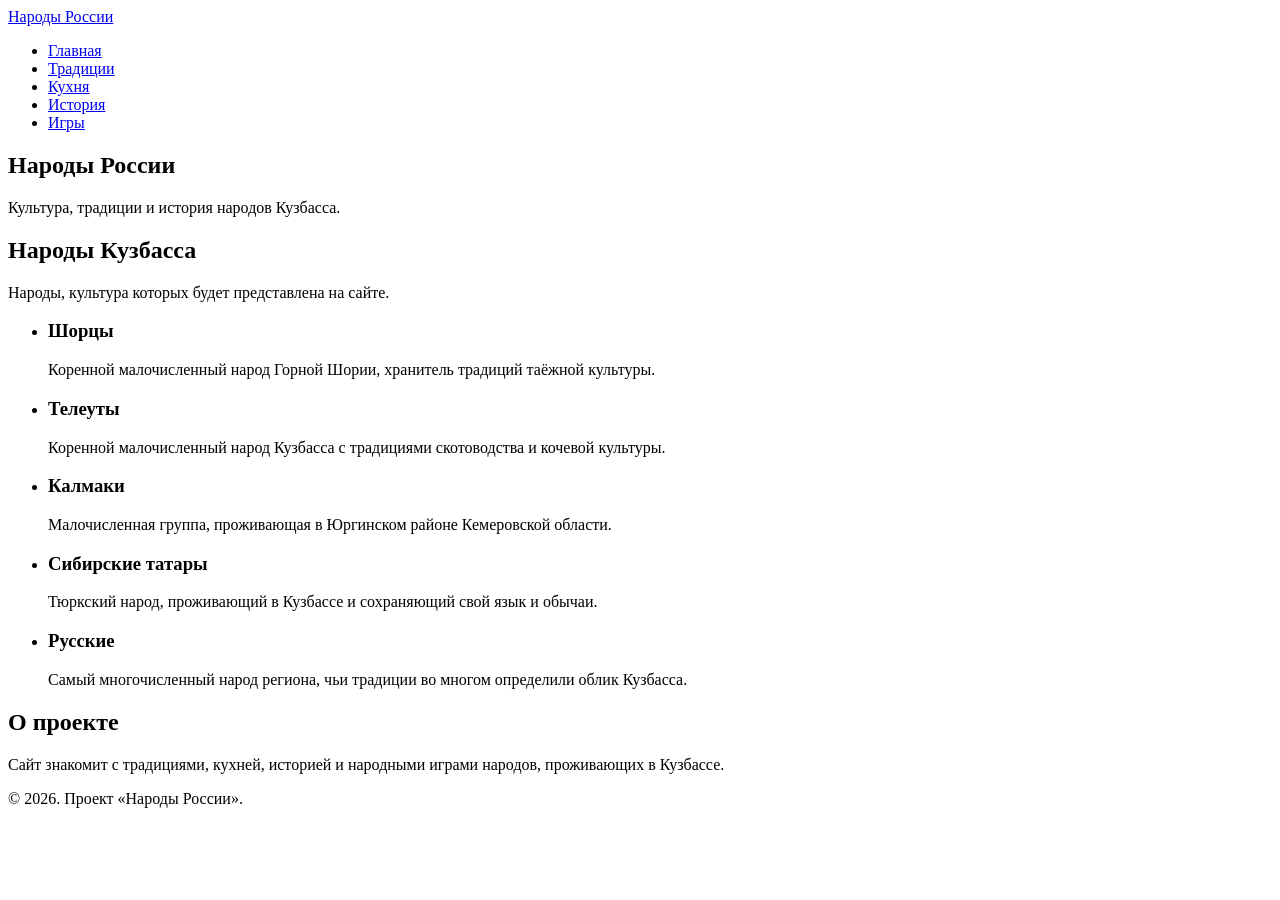
==== index.html @ 7c1af922 "Каркас сайта: страницы, меню и общий CSS" ====
<!DOCTYPE html>
<html lang="ru">
<head>
  <meta charset="utf-8">
  <meta name="viewport" content="width=device-width, initial-scale=1">
  <title>Народы России — Главная</title>
  <link rel="stylesheet" href="css/style.css">
</head>
<body>
  <header class="site-header">
    <a class="site-logo" href="index.html">Народы России</a>
    <nav class="site-nav" aria-label="Основная навигация">
      <ul class="site-nav__list">
        <li><a class="site-nav__link" href="index.html" aria-current="page">Главная</a></li>
        <li><a class="site-nav__link" href="traditions.html">Традиции</a></li>
        <li><a class="site-nav__link" href="cuisine.html">Кухня</a></li>
        <li><a class="site-nav__link" href="history.html">История</a></li>
        <li><a class="site-nav__link" href="games.html">Игры</a></li>
      </ul>
    </nav>
  </header>

  <main class="site-main">
    <section class="hero">
      <h1 class="hero__title">Народы России</h1>
      <p class="hero__text">Культура, традиции и история народов Кузбасса.</p>
    </section>

    <section class="peoples" id="peoples">
      <h2 class="section-title">Народы Кузбасса</h2>
      <p class="section-intro">Народы, культура которых будет представлена на сайте.</p>
      <ul class="peoples__list">
        <li class="people-card" id="shortsy">
          <h3 class="people-card__title">Шорцы</h3>
          <p class="people-card__text">Коренной малочисленный народ Горной Шории, хранитель традиций таёжной культуры.</p>
        </li>
        <li class="people-card" id="teleuty">
          <h3 class="people-card__title">Телеуты</h3>
          <p class="people-card__text">Коренной малочисленный народ Кузбасса с традициями скотоводства и кочевой культуры.</p>
        </li>
        <li class="people-card" id="kalmaki">
          <h3 class="people-card__title">Калмаки</h3>
          <p class="people-card__text">Малочисленная группа, проживающая в Юргинском районе Кемеровской области.</p>
        </li>
        <li class="people-card" id="sibirskie-tatary">
          <h3 class="people-card__title">Сибирские татары</h3>
          <p class="people-card__text">Тюркский народ, проживающий в Кузбассе и сохраняющий свой язык и обычаи.</p>
        </li>
        <li class="people-card" id="russkie">
          <h3 class="people-card__title">Русские</h3>
          <p class="people-card__text">Самый многочисленный народ региона, чьи традиции во многом определили облик Кузбасса.</p>
        </li>
      </ul>
    </section>

    <section class="about">
      <h2 class="section-title">О проекте</h2>
      <p>Сайт знакомит с традициями, кухней, историей и народными играми народов, проживающих в Кузбассе.</p>
    </section>
  </main>

  <footer class="site-footer">
    <p>© 2026. Проект «Народы России».</p>
  </footer>
</body>
</html>
---- css/style.css ----
/* ==========================================================================
   style.css — общий стиль сайта «Народы России»
   Владелец: Иван.
   Файл наполняется позже. Не редактировать без согласования с владельцем.
   ========================================================================== */
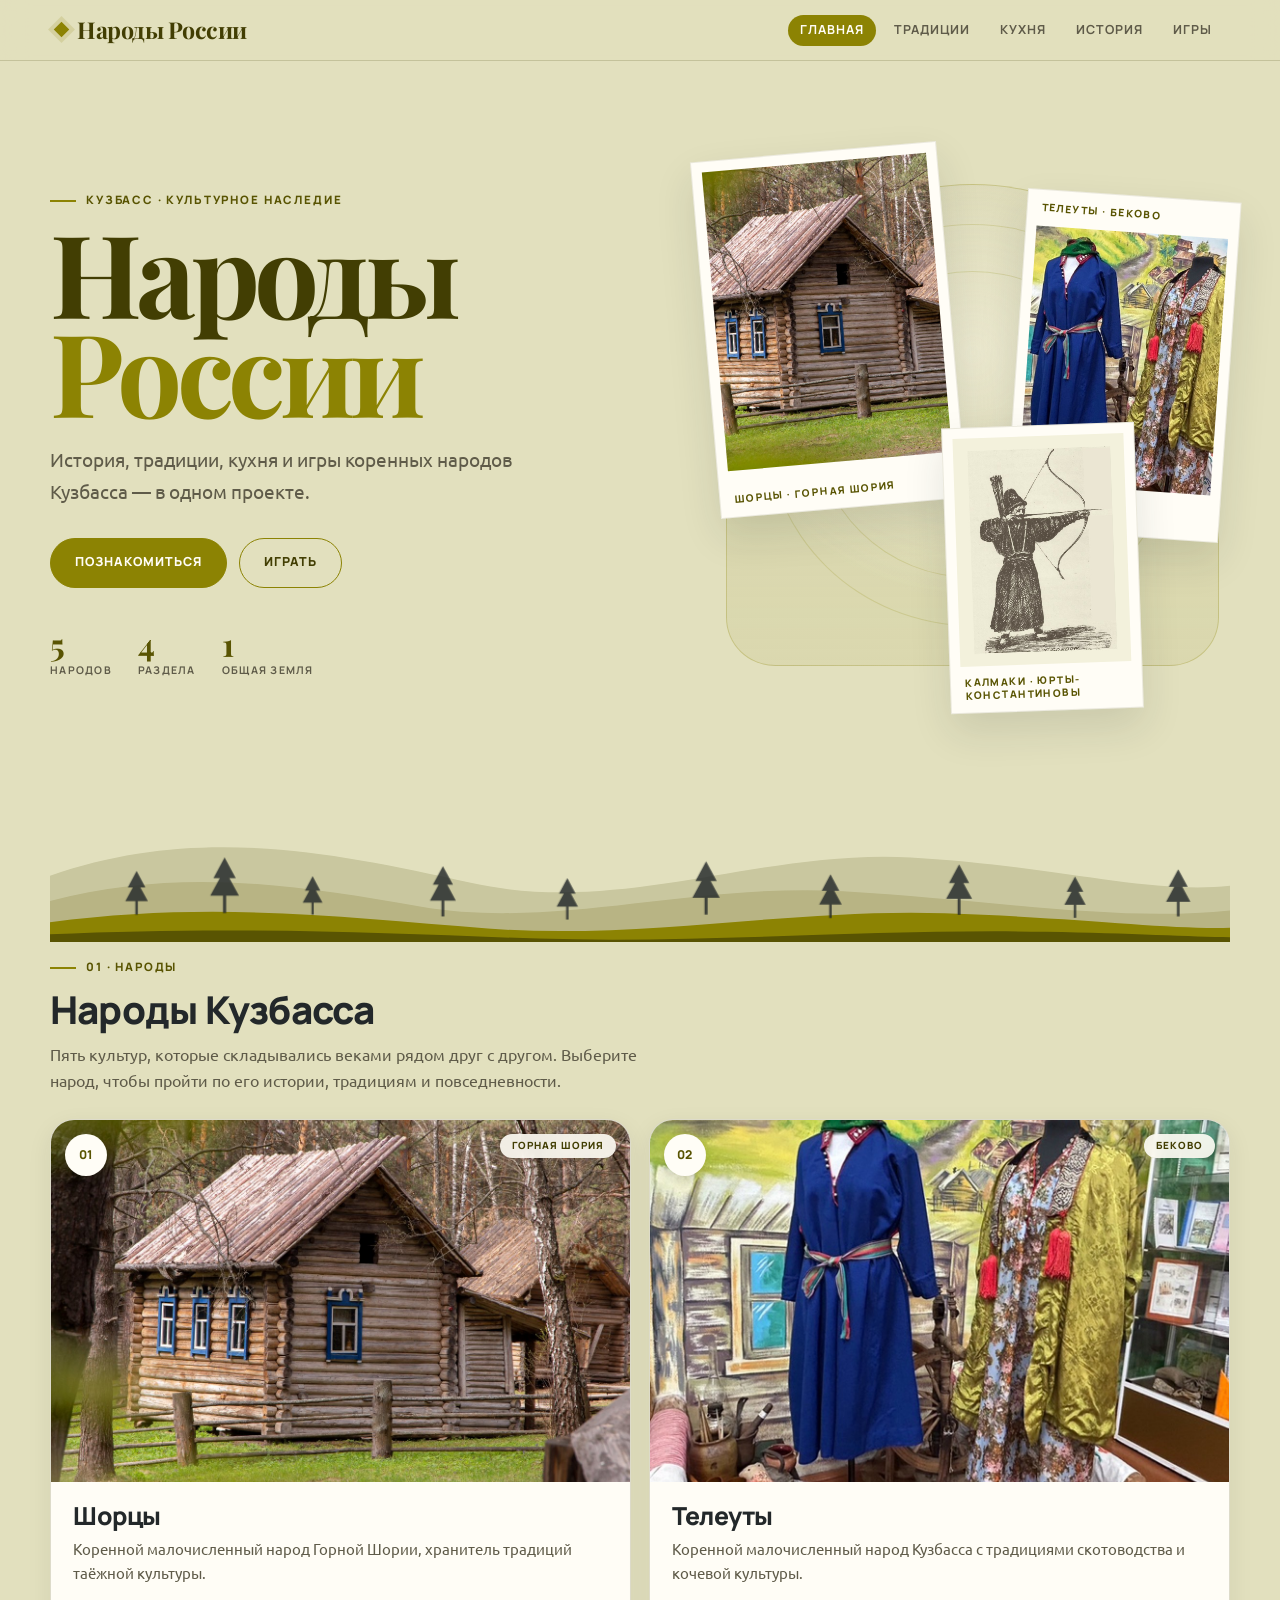
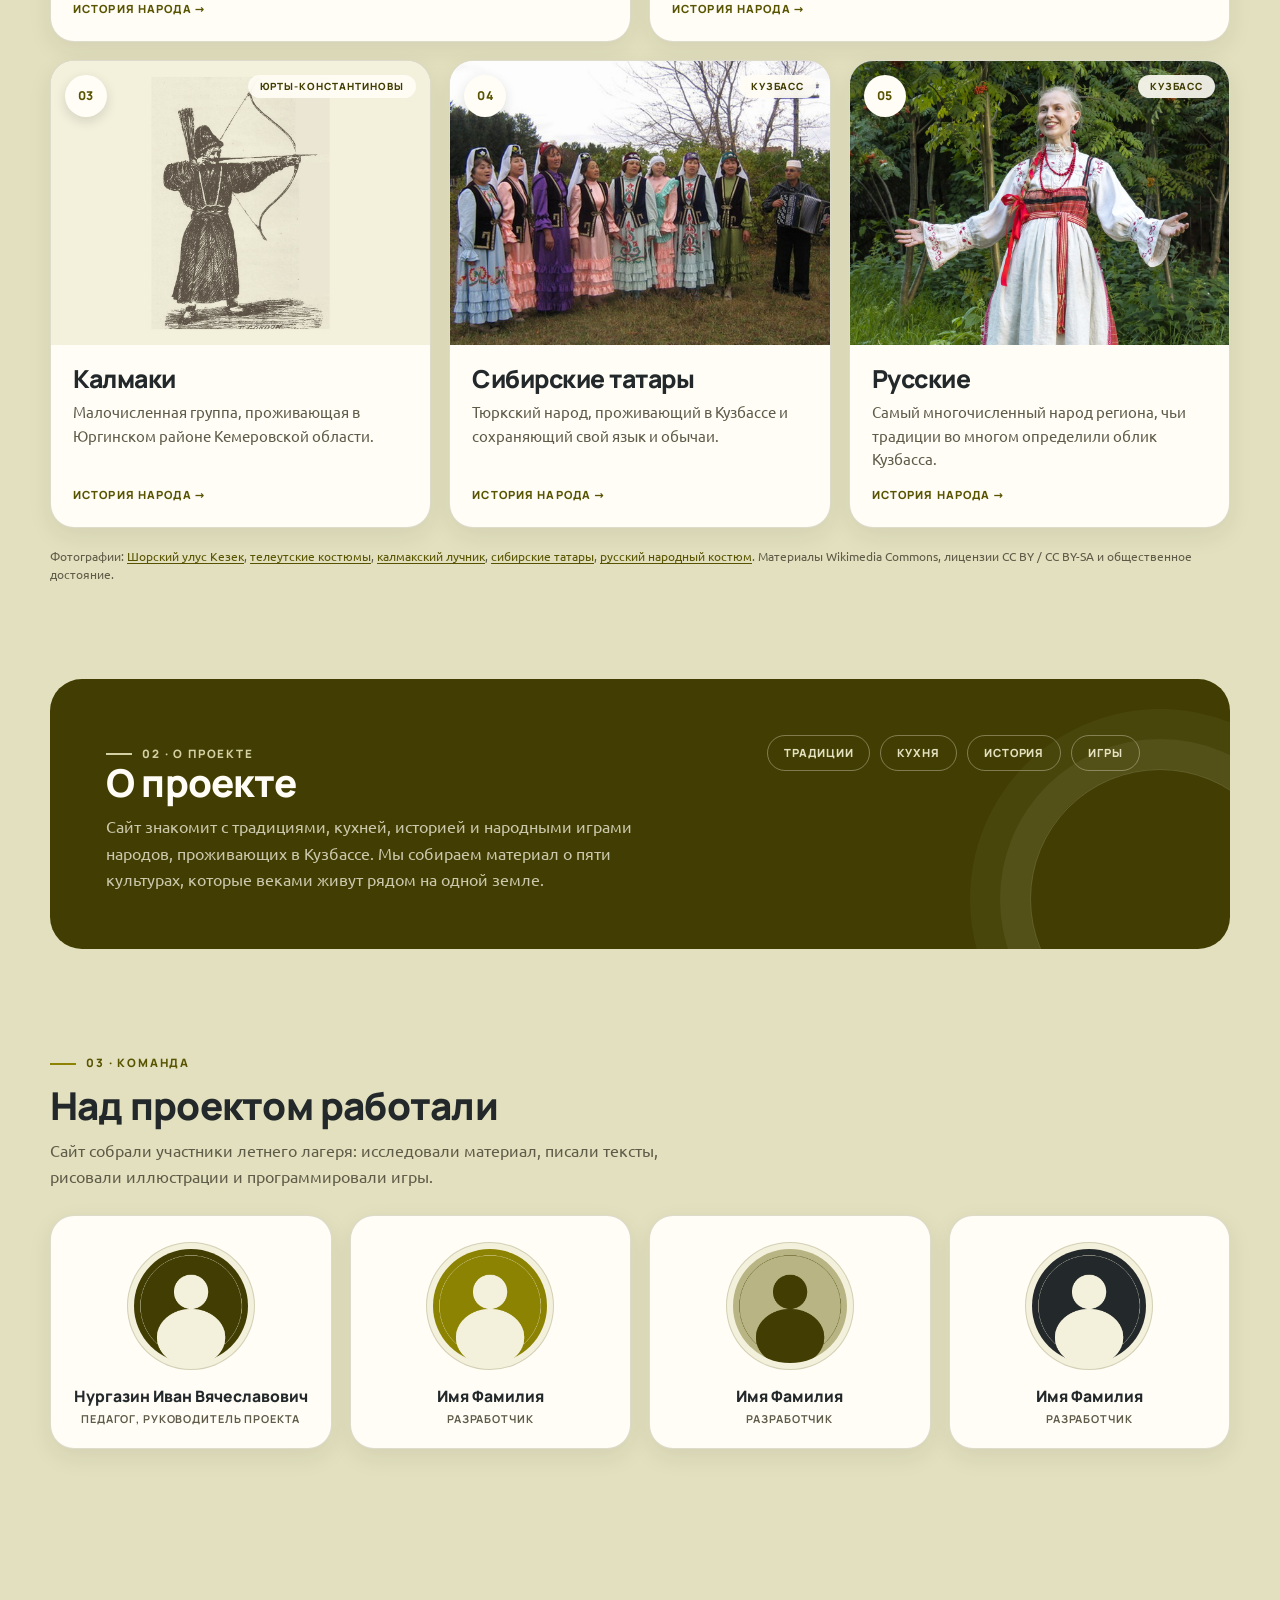
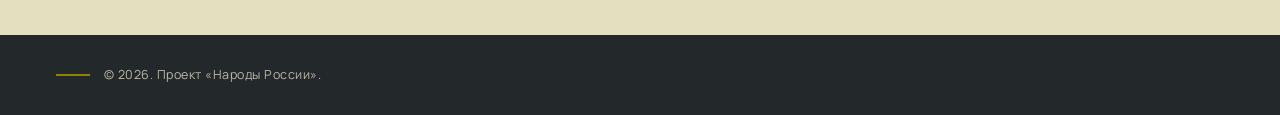
==== commit b4db070b: "Оформить сайт в кремово-оливковом стиле и доработать разделы - Новый общий стиль, локальные шрифты и" ====
--- a/index.html
+++ b/index.html
@@ -3,10 +3,12 @@
 <head>
   <meta charset="utf-8">
   <meta name="viewport" content="width=device-width, initial-scale=1">
+  <meta name="description" content="Народы России — культура, традиции, кухня, история и народные игры народов Кузбасса.">
   <title>Народы России — Главная</title>
+  <link rel="stylesheet" href="css/fonts.css">
   <link rel="stylesheet" href="css/style.css">
 </head>
-<body>
+<body class="home-page">
   <header class="site-header">
     <a class="site-logo" href="index.html">Народы России</a>
     <nav class="site-nav" aria-label="Основная навигация">
@@ -21,41 +23,215 @@
   </header>
 
   <main class="site-main">
-    <section class="hero">
-      <h1 class="hero__title">Народы России</h1>
-      <p class="hero__text">Культура, традиции и история народов Кузбасса.</p>
-    </section>
-
-    <section class="peoples" id="peoples">
-      <h2 class="section-title">Народы Кузбасса</h2>
-      <p class="section-intro">Народы, культура которых будет представлена на сайте.</p>
+    <section class="hero" aria-labelledby="hero-title">
+      <div class="hero__content">
+        <p class="eyebrow">Кузбасс · культурное наследие</p>
+        <h1 class="hero__title" id="hero-title">Народы <span>России</span></h1>
+        <p class="hero__text">История, традиции, кухня и игры коренных народов Кузбасса — в одном проекте.</p>
+        <div class="hero__actions">
+          <a class="button button--solid" href="#peoples">Познакомиться</a>
+          <a class="button button--ghost" href="games.html">Играть</a>
+        </div>
+        <ul class="hero__facts">
+          <li><strong>5</strong><span>народов</span></li>
+          <li><strong>4</strong><span>раздела</span></li>
+          <li><strong>1</strong><span>общая земля</span></li>
+        </ul>
+      </div>
+
+      <div class="hero__collage">
+        <div class="hero__halo" aria-hidden="true"></div>
+        <figure class="polaroid polaroid--1">
+          <img src="images/people/shorsy.jpg" alt="Шорцы" width="1200" height="900">
+          <figcaption>Шорцы · Горная Шория</figcaption>
+        </figure>
+        <figure class="polaroid polaroid--2">
+          <img src="images/people/teleuty.jpg" alt="Телеуты" width="1200" height="900">
+          <figcaption>Телеуты · Беково</figcaption>
+        </figure>
+        <figure class="polaroid polaroid--3">
+          <img src="images/people/kalmaki.jpg" alt="Калмаки" width="1200" height="900">
+          <figcaption>Калмаки · Юрты-Константиновы</figcaption>
+        </figure>
+      </div>
+
+      <svg class="hero__landscape" viewBox="0 0 1440 260" preserveAspectRatio="xMidYMax slice" aria-hidden="true" focusable="false">
+        <defs>
+          <symbol id="pine" viewBox="0 0 40 70">
+            <path d="M20 0 L34 26 H26 L38 48 H22 V70 H18 V48 H2 L14 26 H6 Z"/>
+          </symbol>
+        </defs>
+        <path fill="#c9c79f" d="M0 190 C180 120 340 150 520 190 C700 230 860 150 1040 160 C1220 170 1340 210 1440 190 L1440 260 L0 260 Z"/>
+        <path fill="#b8b484" d="M0 218 C160 170 300 190 460 218 C620 246 780 190 960 200 C1140 210 1300 240 1440 220 L1440 260 L0 260 Z"/>
+        <path fill="#8c8303" d="M0 240 C200 210 360 230 540 244 C720 258 900 220 1080 226 C1260 232 1360 248 1440 242 L1440 260 L0 260 Z"/>
+        <path fill="#595402" d="M0 252 C240 240 420 250 600 256 C800 262 1000 244 1200 248 C1320 250 1400 256 1440 254 L1440 260 L0 260 Z"/>
+        <g fill="#23282a" opacity=".82">
+          <use href="#pine" x="110" y="176" width="30" height="52"/>
+          <use href="#pine" x="210" y="160" width="38" height="66"/>
+          <use href="#pine" x="320" y="182" width="26" height="46"/>
+          <use href="#pine" x="470" y="170" width="34" height="60"/>
+          <use href="#pine" x="620" y="184" width="28" height="50"/>
+          <use href="#pine" x="780" y="164" width="36" height="64"/>
+          <use href="#pine" x="930" y="180" width="30" height="52"/>
+          <use href="#pine" x="1080" y="168" width="34" height="60"/>
+          <use href="#pine" x="1220" y="182" width="28" height="50"/>
+          <use href="#pine" x="1340" y="174" width="32" height="56"/>
+        </g>
+      </svg>
+    </section>
+
+    <section class="peoples" id="peoples" aria-labelledby="peoples-title">
+      <p class="eyebrow">01 · Народы</p>
+      <h2 class="section-title" id="peoples-title">Народы Кузбасса</h2>
+      <p class="section-intro">Пять культур, которые складывались веками рядом друг с другом. Выберите народ, чтобы пройти по его истории, традициям и повседневности.</p>
+
       <ul class="peoples__list">
         <li class="people-card" id="shortsy">
-          <h3 class="people-card__title">Шорцы</h3>
-          <p class="people-card__text">Коренной малочисленный народ Горной Шории, хранитель традиций таёжной культуры.</p>
-        </li>
+          <a class="people-card__link" href="history.html#shortsy">
+            <figure class="people-card__media">
+              <img src="images/people/shorsy.jpg" alt="Шорцы" width="1200" height="900" loading="lazy">
+              <span class="people-card__number" aria-hidden="true">01</span>
+              <span class="people-card__badge">Горная Шория</span>
+            </figure>
+            <div class="people-card__body">
+              <h3 class="people-card__title">Шорцы</h3>
+              <p class="people-card__text">Коренной малочисленный народ Горной Шории, хранитель традиций таёжной культуры.</p>
+              <span class="people-card__more">История народа <span aria-hidden="true">→</span></span>
+            </div>
+          </a>
+        </li>
+
         <li class="people-card" id="teleuty">
-          <h3 class="people-card__title">Телеуты</h3>
-          <p class="people-card__text">Коренной малочисленный народ Кузбасса с традициями скотоводства и кочевой культуры.</p>
-        </li>
+          <a class="people-card__link" href="history.html#teleuty">
+            <figure class="people-card__media">
+              <img src="images/people/teleuty.jpg" alt="Телеуты" width="1200" height="900" loading="lazy">
+              <span class="people-card__number" aria-hidden="true">02</span>
+              <span class="people-card__badge">Беково</span>
+            </figure>
+            <div class="people-card__body">
+              <h3 class="people-card__title">Телеуты</h3>
+              <p class="people-card__text">Коренной малочисленный народ Кузбасса с традициями скотоводства и кочевой культуры.</p>
+              <span class="people-card__more">История народа <span aria-hidden="true">→</span></span>
+            </div>
+          </a>
+        </li>
+
         <li class="people-card" id="kalmaki">
-          <h3 class="people-card__title">Калмаки</h3>
-          <p class="people-card__text">Малочисленная группа, проживающая в Юргинском районе Кемеровской области.</p>
-        </li>
+          <a class="people-card__link" href="history.html#kalmaki">
+            <figure class="people-card__media">
+              <img src="images/people/kalmaki.jpg" alt="Калмаки" width="1200" height="900" loading="lazy">
+              <span class="people-card__number" aria-hidden="true">03</span>
+              <span class="people-card__badge">Юрты-Константиновы</span>
+            </figure>
+            <div class="people-card__body">
+              <h3 class="people-card__title">Калмаки</h3>
+              <p class="people-card__text">Малочисленная группа, проживающая в Юргинском районе Кемеровской области.</p>
+              <span class="people-card__more">История народа <span aria-hidden="true">→</span></span>
+            </div>
+          </a>
+        </li>
+
         <li class="people-card" id="sibirskie-tatary">
-          <h3 class="people-card__title">Сибирские татары</h3>
-          <p class="people-card__text">Тюркский народ, проживающий в Кузбассе и сохраняющий свой язык и обычаи.</p>
-        </li>
+          <a class="people-card__link" href="history.html#sibirskie-tatary">
+            <figure class="people-card__media">
+              <img src="images/people/sibirskie-tatary.jpg" alt="Сибирские татары" width="1200" height="900" loading="lazy">
+              <span class="people-card__number" aria-hidden="true">04</span>
+              <span class="people-card__badge">Кузбасс</span>
+            </figure>
+            <div class="people-card__body">
+              <h3 class="people-card__title">Сибирские татары</h3>
+              <p class="people-card__text">Тюркский народ, проживающий в Кузбассе и сохраняющий свой язык и обычаи.</p>
+              <span class="people-card__more">История народа <span aria-hidden="true">→</span></span>
+            </div>
+          </a>
+        </li>
+
         <li class="people-card" id="russkie">
-          <h3 class="people-card__title">Русские</h3>
-          <p class="people-card__text">Самый многочисленный народ региона, чьи традиции во многом определили облик Кузбасса.</p>
+          <a class="people-card__link" href="history.html#russkie">
+            <figure class="people-card__media">
+              <img src="images/people/russkie.jpg" alt="Русские" width="1200" height="900" loading="lazy">
+              <span class="people-card__number" aria-hidden="true">05</span>
+              <span class="people-card__badge">Кузбасс</span>
+            </figure>
+            <div class="people-card__body">
+              <h3 class="people-card__title">Русские</h3>
+              <p class="people-card__text">Самый многочисленный народ региона, чьи традиции во многом определили облик Кузбасса.</p>
+              <span class="people-card__more">История народа <span aria-hidden="true">→</span></span>
+            </div>
+          </a>
         </li>
       </ul>
-    </section>
-
-    <section class="about">
-      <h2 class="section-title">О проекте</h2>
-      <p>Сайт знакомит с традициями, кухней, историей и народными играми народов, проживающих в Кузбассе.</p>
+
+      <p class="peoples__credits">
+        Фотографии:
+        <a href="https://commons.wikimedia.org/wiki/File:%D0%90%D1%80%D1%85%D0%B8%D1%82%D0%B5%D0%BA%D1%82%D1%83%D1%80%D0%BD%D0%BE-%D1%8D%D1%82%D0%BD%D0%BE%D0%B3%D1%80%D0%B0%D1%84%D0%B8%D1%87%D0%B5%D1%81%D0%BA%D0%B8%D0%B9_%D0%BA%D0%BE%D0%BC%D0%BF%D0%BB%D0%B5%D0%BA%D1%81_%C2%AB%D0%A8%D0%BE%D1%80%D1%81%D0%BA%D0%B8%D0%B9_%D1%83%D0%BB%D1%83%D1%81_%D0%9A%D0%B5%D0%B7%D0%B5%D0%BA%C2%BB.jpg" target="_blank" rel="noopener">Шорский улус Кезек</a>,
+        <a href="https://commons.wikimedia.org/wiki/File:%D0%9D%D0%B0%D1%86%D0%B8%D0%BE%D0%BD%D0%B0%D0%BB%D1%8C%D0%BD%D1%8B%D0%B5_%D0%BA%D0%BE%D1%81%D1%82%D1%8E%D0%BC%D1%8B_%D1%82%D0%B5%D0%BB%D0%B5%D1%83%D1%82%D0%BE%D0%B2.jpg" target="_blank" rel="noopener">телеутские костюмы</a>,
+        <a href="https://commons.wikimedia.org/wiki/File:Kalmak_archer.jpg" target="_blank" rel="noopener">калмакский лучник</a>,
+        <a href="https://commons.wikimedia.org/wiki/File:Siberian_Tatars.jpg" target="_blank" rel="noopener">сибирские татары</a>,
+        <a href="https://commons.wikimedia.org/wiki/File:%D0%A0%D1%83%D1%81%D1%81%D0%BA%D0%B8%D0%B9_%D0%BD%D0%B0%D1%80%D0%BE%D0%B4%D0%BD%D1%8B%D0%B9_%D0%BA%D0%BE%D1%81%D1%82%D1%8E%D0%BC,_%D1%83%D1%87%D0%B0%D1%81%D1%82%D0%BD%D0%B8%D1%86%D0%B0_%D0%B0%D0%BD%D1%81%D0%B0%D0%BC%D0%B1%D0%BB%D1%8F_%22%D0%92%D0%B5%D1%80%D0%B5%D1%81%D0%B5%D0%BD%D1%8C%22.jpg" target="_blank" rel="noopener">русский народный костюм</a>.
+        Материалы Wikimedia Commons, лицензии CC BY / CC BY-SA и общественное достояние.
+      </p>
+    </section>
+
+    <section class="about" aria-labelledby="about-title">
+      <div class="about__panel">
+        <div>
+          <p class="eyebrow">02 · О проекте</p>
+          <h2 class="section-title" id="about-title">О проекте</h2>
+          <p>Сайт знакомит с традициями, кухней, историей и народными играми народов, проживающих в Кузбассе. Мы собираем материал о пяти культурах, которые веками живут рядом на одной земле.</p>
+        </div>
+        <div class="about__links" aria-label="Разделы сайта">
+          <a href="traditions.html">Традиции</a>
+          <a href="cuisine.html">Кухня</a>
+          <a href="history.html">История</a>
+          <a href="games.html">Игры</a>
+        </div>
+      </div>
+    </section>
+
+    <section class="team" aria-labelledby="team-title">
+      <p class="eyebrow">03 · Команда</p>
+      <h2 class="section-title" id="team-title">Над проектом работали</h2>
+      <p class="section-intro">Сайт собрали участники летнего лагеря: исследовали материал, писали тексты, рисовали иллюстрации и программировали игры.</p>
+
+      <ul class="team__list">
+        <li class="team__member">
+          <figure class="team__photo">
+            <img src="images/team/nurgazin.jpg" alt="Нургазин Иван Вячеславович" width="800" height="800" loading="lazy">
+          </figure>
+          <div class="team__body">
+            <p class="team__name">Нургазин Иван Вячеславович</p>
+            <p class="team__role">Педагог, руководитель проекта</p>
+          </div>
+        </li>
+        <li class="team__member">
+          <figure class="team__photo">
+            <img src="images/team/dev-1.jpg" alt="Имя Фамилия" width="800" height="800" loading="lazy">
+          </figure>
+          <div class="team__body">
+            <p class="team__name">Имя Фамилия</p>
+            <p class="team__role">Разработчик</p>
+          </div>
+        </li>
+        <li class="team__member">
+          <figure class="team__photo">
+            <img src="images/team/dev-2.jpg" alt="Имя Фамилия" width="800" height="800" loading="lazy">
+          </figure>
+          <div class="team__body">
+            <p class="team__name">Имя Фамилия</p>
+            <p class="team__role">Разработчик</p>
+          </div>
+        </li>
+        <li class="team__member">
+          <figure class="team__photo">
+            <img src="images/team/dev-3.jpg" alt="Имя Фамилия" width="800" height="800" loading="lazy">
+          </figure>
+          <div class="team__body">
+            <p class="team__name">Имя Фамилия</p>
+            <p class="team__role">Разработчик</p>
+          </div>
+        </li>
+      </ul>
     </section>
   </main>
 
--- a/css/fonts.css
+++ b/css/fonts.css
@@ -0,0 +1,104 @@
+/* ==========================================================================
+   fonts.css — локальные шрифты сайта.
+   Файлы лежат в /fonts, скачаны с Google Fonts (лицензия OFL).
+   ========================================================================== */
+
+@font-face {
+  font-family: "Manrope";
+  font-style: normal;
+  font-weight: 400 800;
+  font-display: swap;
+  src: url("../fonts/manrope-cyrillic.woff2") format("woff2");
+  unicode-range: U+0301, U+0400-045F, U+0490-0491, U+04B0-04B1, U+2116;
+}
+
+@font-face {
+  font-family: "Manrope";
+  font-style: normal;
+  font-weight: 400 800;
+  font-display: swap;
+  src: url("../fonts/manrope-latin.woff2") format("woff2");
+  unicode-range: U+0000-00FF, U+0131, U+0152-0153, U+02BB-02BC, U+02C6, U+02DA,
+    U+02DC, U+0304, U+0308, U+0329, U+2000-206F, U+20AC, U+2122, U+2191,
+    U+2193, U+2212, U+2215, U+FEFF, U+FFFD;
+}
+
+@font-face {
+  font-family: "Playfair Display";
+  font-style: normal;
+  font-weight: 600 700;
+  font-display: swap;
+  src: url("../fonts/playfair-display-cyrillic.woff2") format("woff2");
+  unicode-range: U+0301, U+0400-045F, U+0490-0491, U+04B0-04B1, U+2116;
+}
+
+@font-face {
+  font-family: "Playfair Display";
+  font-style: normal;
+  font-weight: 600 700;
+  font-display: swap;
+  src: url("../fonts/playfair-display-latin.woff2") format("woff2");
+  unicode-range: U+0000-00FF, U+0131, U+0152-0153, U+02BB-02BC, U+02C6, U+02DA,
+    U+02DC, U+0304, U+0308, U+0329, U+2000-206F, U+20AC, U+2122, U+2191,
+    U+2193, U+2212, U+2215, U+FEFF, U+FFFD;
+}
+
+@font-face {
+  font-family: "Ubuntu";
+  font-style: normal;
+  font-weight: 400;
+  font-display: swap;
+  src: url("../fonts/ubuntu-400-cyrillic.woff2") format("woff2");
+  unicode-range: U+0301, U+0400-045F, U+0490-0491, U+04B0-04B1, U+2116;
+}
+
+@font-face {
+  font-family: "Ubuntu";
+  font-style: normal;
+  font-weight: 400;
+  font-display: swap;
+  src: url("../fonts/ubuntu-400-latin.woff2") format("woff2");
+  unicode-range: U+0000-00FF, U+0131, U+0152-0153, U+02BB-02BC, U+02C6, U+02DA,
+    U+02DC, U+0304, U+0308, U+0329, U+2000-206F, U+20AC, U+2122, U+2191,
+    U+2193, U+2212, U+2215, U+FEFF, U+FFFD;
+}
+
+@font-face {
+  font-family: "Ubuntu";
+  font-style: normal;
+  font-weight: 500;
+  font-display: swap;
+  src: url("../fonts/ubuntu-500-cyrillic.woff2") format("woff2");
+  unicode-range: U+0301, U+0400-045F, U+0490-0491, U+04B0-04B1, U+2116;
+}
+
+@font-face {
+  font-family: "Ubuntu";
+  font-style: normal;
+  font-weight: 500;
+  font-display: swap;
+  src: url("../fonts/ubuntu-500-latin.woff2") format("woff2");
+  unicode-range: U+0000-00FF, U+0131, U+0152-0153, U+02BB-02BC, U+02C6, U+02DA,
+    U+02DC, U+0304, U+0308, U+0329, U+2000-206F, U+20AC, U+2122, U+2191,
+    U+2193, U+2212, U+2215, U+FEFF, U+FFFD;
+}
+
+@font-face {
+  font-family: "Ubuntu";
+  font-style: normal;
+  font-weight: 700;
+  font-display: swap;
+  src: url("../fonts/ubuntu-700-cyrillic.woff2") format("woff2");
+  unicode-range: U+0301, U+0400-045F, U+0490-0491, U+04B0-04B1, U+2116;
+}
+
+@font-face {
+  font-family: "Ubuntu";
+  font-style: normal;
+  font-weight: 700;
+  font-display: swap;
+  src: url("../fonts/ubuntu-700-latin.woff2") format("woff2");
+  unicode-range: U+0000-00FF, U+0131, U+0152-0153, U+02BB-02BC, U+02C6, U+02DA,
+    U+02DC, U+0304, U+0308, U+0329, U+2000-206F, U+20AC, U+2122, U+2191,
+    U+2193, U+2212, U+2215, U+FEFF, U+FFFD;
+}
--- a/css/style.css
+++ b/css/style.css
@@ -1,5 +1,977 @@
 /* ==========================================================================
    style.css — общий стиль сайта «Народы России»
    Владелец: Иван.
-   Файл наполняется позже. Не редактировать без согласования с владельцем.
+
+   Визуальная система: кремовая бумага, оливковые холмы, тёмно-оливковые
+   акценты, крупная антиква в заголовках и геометрический гротеск в интерфейсе.
    ========================================================================== */
+
+:root {
+  /* Палитра */
+  --paper: #e2e0be;
+  --paper-light: #f3f0dc;
+  --paper-deep: #d3d0a4;
+  --olive: #8c8303;
+  --olive-dark: #595402;
+  --olive-deep: #423e03;
+  --ink: #23282a;
+  --ink-soft: #3a3f3b;
+  --muted: #5f5b49;
+  --white: #fffdf6;
+  --line: rgb(66 62 3 / 18%);
+  --line-strong: rgb(66 62 3 / 34%);
+
+  /* Типографика */
+  --font-display: "Playfair Display", Georgia, "Times New Roman", serif;
+  --font-ui: "Manrope", "Segoe UI", system-ui, sans-serif;
+  --font-body: "Ubuntu", "Segoe UI", system-ui, sans-serif;
+
+  /* Формы и тени */
+  --radius-xl: 32px;
+  --radius-lg: 24px;
+  --radius-md: 16px;
+  --radius-sm: 10px;
+  --shadow-paper: 0 18px 40px rgb(35 40 42 / 12%);
+  --shadow-soft: 0 8px 24px rgb(35 40 42 / 8%);
+  --ease: cubic-bezier(.2, .7, .2, 1);
+}
+
+*,
+*::before,
+*::after {
+  box-sizing: border-box;
+}
+
+html {
+  scroll-behavior: smooth;
+}
+
+body {
+  margin: 0;
+  background: var(--paper);
+  color: var(--ink);
+  font: 400 16px/1.65 var(--font-body);
+  -webkit-font-smoothing: antialiased;
+  text-rendering: optimizeLegibility;
+}
+
+img {
+  max-width: 100%;
+  height: auto;
+}
+
+a {
+  color: inherit;
+}
+
+::selection {
+  background: var(--olive);
+  color: var(--white);
+}
+
+:focus-visible {
+  outline: 3px solid var(--olive);
+  outline-offset: 3px;
+}
+
+/* Шапка ------------------------------------------------------------------ */
+
+.site-header {
+  position: sticky;
+  top: 0;
+  z-index: 50;
+  display: flex;
+  flex-wrap: wrap;
+  align-items: center;
+  justify-content: space-between;
+  gap: 12px 24px;
+  padding: 14px clamp(18px, 5vw, 56px);
+  background: rgb(226 224 190 / 88%);
+  border-bottom: 1px solid var(--line);
+  backdrop-filter: blur(14px);
+}
+
+.site-logo {
+  display: inline-flex;
+  align-items: center;
+  gap: 10px;
+  color: var(--olive-deep);
+  font-family: var(--font-display);
+  font-size: clamp(1.2rem, 2vw, 1.45rem);
+  font-weight: 700;
+  letter-spacing: -.02em;
+  line-height: 1;
+  text-decoration: none;
+}
+
+.site-logo::before {
+  content: "";
+  width: 11px;
+  height: 11px;
+  background: var(--olive);
+  transform: rotate(45deg);
+  box-shadow: 0 0 0 4px rgb(140 131 3 / 16%);
+}
+
+.site-nav__list {
+  display: flex;
+  flex-wrap: wrap;
+  align-items: center;
+  gap: 4px 6px;
+  margin: 0;
+  padding: 0;
+  list-style: none;
+}
+
+.site-nav__link {
+  display: inline-block;
+  padding: 8px 12px;
+  border-radius: 999px;
+  color: var(--muted);
+  font-family: var(--font-ui);
+  font-size: .78rem;
+  font-weight: 700;
+  letter-spacing: .08em;
+  line-height: 1.2;
+  text-decoration: none;
+  text-transform: uppercase;
+  transition: color .2s var(--ease), background-color .2s var(--ease);
+}
+
+.site-nav__link:hover {
+  color: var(--olive-deep);
+  background: rgb(255 253 246 / 55%);
+}
+
+.site-nav__link[aria-current="page"] {
+  color: var(--white);
+  background: var(--olive);
+}
+
+/* Подвал ----------------------------------------------------------------- */
+
+.site-footer {
+  margin-top: clamp(56px, 8vw, 96px);
+  padding: 30px clamp(18px, 5vw, 56px);
+  background: var(--ink);
+  color: rgb(243 240 220 / 72%);
+  font-family: var(--font-ui);
+  font-size: .78rem;
+  letter-spacing: .04em;
+}
+
+.site-footer p {
+  display: flex;
+  flex-wrap: wrap;
+  align-items: center;
+  gap: 14px;
+  max-width: 1180px;
+  margin: 0 auto;
+}
+
+.site-footer p::before {
+  content: "";
+  width: 34px;
+  height: 2px;
+  background: var(--olive);
+}
+
+/* Общий каркас страниц --------------------------------------------------- */
+
+.site-main {
+  width: min(1180px, 100% - 40px);
+  margin: 0 auto;
+  padding: 46px 0 90px;
+}
+
+body .page-title {
+  margin: 0 0 16px;
+  color: var(--olive-deep);
+  font-family: var(--font-display);
+  font-size: clamp(2.6rem, 6vw, 4.6rem);
+  font-weight: 700;
+  letter-spacing: -.03em;
+  line-height: .98;
+  text-wrap: balance;
+}
+
+body .page-title::after {
+  content: "";
+  display: block;
+  width: 64px;
+  height: 4px;
+  margin-top: 20px;
+  background: var(--olive);
+}
+
+body .page-intro {
+  max-width: 68ch;
+  margin: 0 0 34px;
+  color: var(--muted);
+  font-size: clamp(1.05rem, 1.6vw, 1.2rem);
+}
+
+body .section-title {
+  margin: 0 0 10px;
+  color: var(--ink);
+  font-family: var(--font-ui);
+  font-size: clamp(1.6rem, 3.4vw, 2.4rem);
+  font-weight: 800;
+  letter-spacing: -.02em;
+  line-height: 1.08;
+  text-wrap: balance;
+}
+
+body .section-intro {
+  max-width: 68ch;
+  margin: 0 0 26px;
+  color: var(--muted);
+}
+
+.eyebrow {
+  display: inline-flex;
+  align-items: center;
+  gap: 10px;
+  margin: 0 0 14px;
+  color: var(--olive-dark);
+  font-family: var(--font-ui);
+  font-size: .72rem;
+  font-weight: 800;
+  letter-spacing: .16em;
+  line-height: 1.3;
+  text-transform: uppercase;
+}
+
+.eyebrow::before {
+  content: "";
+  width: 26px;
+  height: 2px;
+  background: var(--olive);
+}
+
+/* Кнопки ----------------------------------------------------------------- */
+
+.button {
+  display: inline-flex;
+  align-items: center;
+  justify-content: center;
+  gap: 10px;
+  min-height: 50px;
+  padding: 0 24px;
+  border: 1px solid var(--olive);
+  border-radius: 999px;
+  font-family: var(--font-ui);
+  font-size: .78rem;
+  font-weight: 800;
+  letter-spacing: .08em;
+  line-height: 1.2;
+  text-decoration: none;
+  text-transform: uppercase;
+  transition: background-color .25s var(--ease), border-color .25s var(--ease),
+    color .25s var(--ease), transform .25s var(--ease);
+}
+
+.button--solid {
+  background: var(--olive);
+  color: var(--white);
+}
+
+.button--solid:hover {
+  background: var(--olive-dark);
+  border-color: var(--olive-dark);
+  transform: translateY(-2px);
+}
+
+.button--ghost {
+  background: transparent;
+  color: var(--olive-deep);
+}
+
+.button--ghost:hover {
+  background: var(--white);
+  transform: translateY(-2px);
+}
+
+/* Главная: первый экран -------------------------------------------------- */
+
+.home-page .site-main {
+  padding-top: 0;
+}
+
+.hero {
+  position: relative;
+  display: grid;
+  grid-template-columns: minmax(0, 1.05fr) minmax(0, .95fr);
+  gap: clamp(24px, 4vw, 64px);
+  align-items: center;
+  min-height: min(760px, calc(100vh - 84px));
+  padding: clamp(40px, 7vw, 90px) 0 clamp(150px, 18vw, 230px);
+}
+
+.hero__content {
+  position: relative;
+  z-index: 2;
+}
+
+.hero__title {
+  margin: 0 0 24px;
+  color: var(--olive-deep);
+  font-family: var(--font-display);
+  font-size: clamp(3.6rem, 9vw, 7.6rem);
+  font-weight: 700;
+  letter-spacing: -.045em;
+  line-height: .86;
+}
+
+.hero__title span {
+  display: block;
+  color: var(--olive);
+}
+
+.hero__text {
+  max-width: 46ch;
+  margin: 0 0 30px;
+  color: var(--muted);
+  font-size: clamp(1.05rem, 1.5vw, 1.25rem);
+}
+
+.hero__actions {
+  display: flex;
+  flex-wrap: wrap;
+  gap: 12px;
+  margin-bottom: 40px;
+}
+
+.hero__facts {
+  display: flex;
+  flex-wrap: wrap;
+  gap: 26px;
+  margin: 0;
+  padding: 0;
+  list-style: none;
+}
+
+.hero__facts li {
+  display: flex;
+  flex-direction: column;
+  gap: 2px;
+}
+
+.hero__facts strong {
+  color: var(--olive-dark);
+  font-family: var(--font-display);
+  font-size: 2rem;
+  font-weight: 700;
+  line-height: 1;
+}
+
+.hero__facts span {
+  color: var(--muted);
+  font-family: var(--font-ui);
+  font-size: .66rem;
+  font-weight: 700;
+  letter-spacing: .12em;
+  text-transform: uppercase;
+}
+
+/* Коллаж из полароидов --------------------------------------------------- */
+
+.hero__collage {
+  position: relative;
+  z-index: 1;
+  min-height: 560px;
+}
+
+.hero__halo {
+  position: absolute;
+  inset: 6% 2% 8% 6%;
+  border: 1px solid rgb(140 131 3 / 26%);
+  border-radius: 50% 50% 10% 10%;
+  background:
+    radial-gradient(circle at 50% 35%, rgb(243 240 220 / 72%), transparent 62%),
+    linear-gradient(180deg, rgb(184 180 132 / 26%), rgb(140 131 3 / 8%));
+}
+
+.hero__halo::before,
+.hero__halo::after {
+  content: "";
+  position: absolute;
+  border: 1px solid rgb(140 131 3 / 18%);
+  border-radius: 50%;
+}
+
+.hero__halo::before {
+  inset: 8%;
+}
+
+.hero__halo::after {
+  inset: 18%;
+}
+
+.polaroid {
+  position: absolute;
+  margin: 0;
+  padding: 10px 10px 46px;
+  background: var(--white);
+  border: 1px solid rgb(66 62 3 / 10%);
+  box-shadow: var(--shadow-paper);
+  transition: transform .4s var(--ease), box-shadow .4s var(--ease);
+}
+
+.polaroid img {
+  display: block;
+  width: 100%;
+  aspect-ratio: 3 / 4;
+  object-fit: cover;
+  background: var(--paper-deep);
+}
+
+.polaroid figcaption {
+  position: absolute;
+  right: 14px;
+  bottom: 11px;
+  left: 14px;
+  color: var(--olive-dark);
+  font-family: var(--font-ui);
+  font-size: .64rem;
+  font-weight: 800;
+  letter-spacing: .14em;
+  line-height: 1.2;
+  text-transform: uppercase;
+}
+
+.polaroid--1 {
+  top: 0;
+  left: 2%;
+  z-index: 2;
+  width: 46%;
+  transform: rotate(-5deg);
+}
+
+.polaroid--2 {
+  top: 8%;
+  right: 0;
+  z-index: 3;
+  width: 40%;
+  padding-top: 36px;
+  transform: rotate(4deg);
+}
+
+.polaroid--2 figcaption {
+  top: 11px;
+  bottom: auto;
+}
+
+.polaroid--3 {
+  bottom: 0;
+  left: 47%;
+  z-index: 4;
+  width: 36%;
+  transform: rotate(-2deg);
+}
+
+.polaroid:hover {
+  z-index: 5;
+  box-shadow: 0 26px 50px rgb(35 40 42 / 18%);
+  transform: rotate(0) translateY(-6px) scale(1.02);
+}
+
+/* Холмы внизу первого экрана --------------------------------------------- */
+
+.hero__landscape {
+  position: absolute;
+  right: 0;
+  bottom: -1px;
+  left: 0;
+  z-index: 0;
+  width: 100%;
+  height: clamp(120px, 18vw, 220px);
+  pointer-events: none;
+}
+
+/* Народы Кузбасса --------------------------------------------------------- */
+
+.peoples {
+  position: relative;
+  padding-top: 8px;
+  scroll-margin-top: 88px;
+}
+
+.peoples__list {
+  display: grid;
+  grid-template-columns: repeat(6, minmax(0, 1fr));
+  gap: 18px;
+  margin: 0;
+  padding: 0;
+  list-style: none;
+}
+
+.people-card {
+  grid-column: span 2;
+}
+
+.people-card:nth-child(-n + 2) {
+  grid-column: span 3;
+}
+
+.people-card__link {
+  display: flex;
+  flex-direction: column;
+  height: 100%;
+  overflow: hidden;
+  background: var(--white);
+  border: 1px solid var(--line);
+  border-radius: var(--radius-lg);
+  box-shadow: var(--shadow-soft);
+  text-decoration: none;
+  transition: transform .3s var(--ease), box-shadow .3s var(--ease);
+}
+
+.people-card__link:hover {
+  box-shadow: var(--shadow-paper);
+  transform: translateY(-6px);
+}
+
+.people-card__media {
+  position: relative;
+  margin: 0;
+  overflow: hidden;
+  background: var(--paper-deep);
+}
+
+.people-card__media img {
+  display: block;
+  width: 100%;
+  aspect-ratio: 4 / 3;
+  object-fit: cover;
+  transition: transform .5s var(--ease);
+}
+
+.people-card:nth-child(-n + 2) .people-card__media img {
+  aspect-ratio: 16 / 10;
+}
+
+.people-card__link:hover .people-card__media img {
+  transform: scale(1.04);
+}
+
+.people-card__number {
+  position: absolute;
+  top: 14px;
+  left: 14px;
+  display: grid;
+  place-items: center;
+  width: 42px;
+  height: 42px;
+  border-radius: 50%;
+  background: var(--white);
+  box-shadow: 0 4px 12px rgb(35 40 42 / 15%);
+  color: var(--olive-dark);
+  font-family: var(--font-ui);
+  font-size: .76rem;
+  font-weight: 800;
+  letter-spacing: .04em;
+}
+
+.people-card__badge {
+  position: absolute;
+  top: 14px;
+  right: 14px;
+  padding: 6px 12px;
+  border-radius: 999px;
+  background: rgb(255 253 246 / 90%);
+  color: var(--olive-deep);
+  font-family: var(--font-ui);
+  font-size: .62rem;
+  font-weight: 800;
+  letter-spacing: .1em;
+  line-height: 1.2;
+  text-transform: uppercase;
+  backdrop-filter: blur(6px);
+}
+
+.people-card__body {
+  display: flex;
+  flex: 1;
+  flex-direction: column;
+  gap: 8px;
+  padding: 20px 22px 22px;
+}
+
+.people-card__title {
+  margin: 0;
+  color: var(--ink);
+  font-family: var(--font-ui);
+  font-size: clamp(1.2rem, 2vw, 1.55rem);
+  font-weight: 800;
+  letter-spacing: -.02em;
+  line-height: 1.1;
+}
+
+.people-card__text {
+  margin: 0;
+  color: var(--muted);
+  font-size: .94rem;
+  line-height: 1.55;
+}
+
+.people-card__more {
+  margin-top: auto;
+  padding-top: 8px;
+  color: var(--olive-dark);
+  font-family: var(--font-ui);
+  font-size: .7rem;
+  font-weight: 800;
+  letter-spacing: .1em;
+  text-transform: uppercase;
+}
+
+/* О проекте -------------------------------------------------------------- */
+
+.about {
+  margin-top: clamp(56px, 8vw, 96px);
+}
+
+.about__panel {
+  position: relative;
+  display: grid;
+  grid-template-columns: minmax(0, 1.2fr) minmax(0, .8fr);
+  gap: clamp(24px, 4vw, 64px);
+  overflow: hidden;
+  padding: clamp(28px, 5vw, 56px);
+  background: var(--olive-deep);
+  border-radius: var(--radius-xl);
+  color: var(--paper);
+}
+
+.about__panel .eyebrow {
+  color: var(--paper-deep);
+}
+
+.about__panel .eyebrow::before {
+  background: var(--paper-deep);
+}
+
+.about__panel .section-title {
+  color: var(--white);
+}
+
+.about__panel p {
+  max-width: 62ch;
+  margin: 0;
+  color: rgb(243 240 220 / 78%);
+}
+
+.about__links {
+  display: flex;
+  flex-wrap: wrap;
+  gap: 10px;
+  align-content: start;
+}
+
+.about__links a {
+  display: inline-flex;
+  padding: 10px 16px;
+  border: 1px solid rgb(243 240 220 / 35%);
+  border-radius: 999px;
+  color: var(--paper);
+  font-family: var(--font-ui);
+  font-size: .7rem;
+  font-weight: 800;
+  letter-spacing: .08em;
+  line-height: 1.2;
+  text-decoration: none;
+  text-transform: uppercase;
+  transition: background-color .25s var(--ease), color .25s var(--ease);
+}
+
+.about__links a:hover {
+  background: var(--paper);
+  color: var(--olive-deep);
+}
+
+.about__panel::after {
+  content: "";
+  position: absolute;
+  right: -60px;
+  bottom: -80px;
+  width: 260px;
+  height: 260px;
+  border: 1px solid rgb(243 240 220 / 18%);
+  border-radius: 50%;
+  box-shadow:
+    0 0 0 30px rgb(243 240 220 / 6%),
+    0 0 0 60px rgb(243 240 220 / 4%);
+}
+
+/* Команда ---------------------------------------------------------------- */
+
+.team {
+  margin-top: clamp(56px, 8vw, 96px);
+}
+
+.team__list {
+  display: grid;
+  grid-template-columns: repeat(4, minmax(0, 1fr));
+  gap: 18px;
+  margin: 0;
+  padding: 0;
+  list-style: none;
+}
+
+.team__member {
+  display: flex;
+  flex-direction: column;
+  align-items: center;
+  gap: 16px;
+  padding: 26px 18px 22px;
+  background: var(--white);
+  border: 1px solid var(--line);
+  border-radius: var(--radius-lg);
+  box-shadow: var(--shadow-soft);
+  text-align: center;
+}
+
+.team__photo {
+  width: clamp(96px, 10vw, 132px);
+  aspect-ratio: 1;
+  margin: 0;
+  padding: 6px;
+  background: var(--paper-light);
+  border: 1px solid var(--line);
+  border-radius: 50%;
+}
+
+.team__photo img {
+  display: block;
+  width: 100%;
+  height: 100%;
+  object-fit: cover;
+  border-radius: 50%;
+}
+
+.team__body {
+  display: grid;
+  gap: 4px;
+}
+
+.team__name {
+  margin: 0;
+  font-family: var(--font-ui);
+  font-size: .98rem;
+  font-weight: 800;
+  line-height: 1.3;
+}
+
+.team__role {
+  margin: 0;
+  color: var(--muted);
+  font-family: var(--font-ui);
+  font-size: .68rem;
+  font-weight: 700;
+  letter-spacing: .08em;
+  line-height: 1.4;
+  text-transform: uppercase;
+}
+
+/* Подпись к фотографиям народов ------------------------------------------ */
+
+.peoples__credits {
+  margin: 20px 0 0;
+  color: var(--muted);
+  font-size: .72rem;
+  line-height: 1.55;
+}
+
+.peoples__credits a {
+  color: var(--olive-dark);
+  text-decoration-thickness: 1px;
+  text-underline-offset: 2px;
+}
+
+.peoples__credits a:hover {
+  color: var(--olive);
+}
+
+/* Адаптивность ----------------------------------------------------------- */
+
+@media (max-width: 980px) {
+  .hero {
+    grid-template-columns: minmax(0, 1fr);
+    min-height: 0;
+    padding-bottom: clamp(150px, 24vw, 210px);
+  }
+
+  .hero__collage {
+    min-height: 500px;
+    margin-top: 12px;
+  }
+
+  .peoples__list {
+    grid-template-columns: repeat(2, minmax(0, 1fr));
+  }
+
+  .people-card,
+  .people-card:nth-child(-n + 2) {
+    grid-column: span 1;
+  }
+
+  .people-card:first-child {
+    grid-column: span 2;
+  }
+
+  .people-card:first-child .people-card__media img {
+    aspect-ratio: 16 / 9;
+  }
+
+  .about__panel {
+    grid-template-columns: minmax(0, 1fr);
+  }
+
+  .team__list {
+    grid-template-columns: repeat(2, minmax(0, 1fr));
+  }
+}
+
+@media (max-width: 640px) {
+  .site-header {
+    gap: 8px 12px;
+    padding: 10px 14px;
+  }
+
+  .site-nav__list {
+    gap: 2px 2px;
+  }
+
+  .site-nav__link {
+    padding: 6px 7px;
+    font-size: .64rem;
+    letter-spacing: .05em;
+  }
+
+  .site-main {
+    width: calc(100% - 28px);
+    padding: 32px 0 64px;
+  }
+
+  .home-page .site-main {
+    padding-top: 0;
+  }
+
+  .hero {
+    padding-top: 36px;
+    padding-bottom: 150px;
+  }
+
+  .hero__title {
+    font-size: clamp(3.2rem, 18vw, 5.2rem);
+  }
+
+  .hero__facts {
+    gap: 20px;
+  }
+
+  .hero__collage {
+    min-height: 390px;
+  }
+
+  .polaroid {
+    padding: 8px 8px 42px;
+  }
+
+  .polaroid figcaption {
+    font-size: .56rem;
+    letter-spacing: .1em;
+  }
+
+  .polaroid--1 {
+    left: 0;
+    width: 48%;
+  }
+
+  .polaroid--2 {
+    width: 42%;
+    padding-top: 30px;
+  }
+
+  .polaroid--2 figcaption {
+    top: 8px;
+  }
+
+  .polaroid--3 {
+    left: 46%;
+    width: 38%;
+  }
+
+  .people-card:first-child {
+    grid-column: span 1;
+  }
+
+  .peoples__list {
+    grid-template-columns: minmax(0, 1fr);
+    gap: 14px;
+  }
+
+  .people-card__media img,
+  .people-card:first-child .people-card__media img {
+    aspect-ratio: 4 / 3;
+  }
+
+  .about__panel {
+    padding: 24px;
+    border-radius: 24px;
+  }
+
+  .team__list {
+    gap: 12px;
+  }
+
+  .team__member {
+    gap: 12px;
+    padding: 18px 12px 16px;
+  }
+
+  .team__photo {
+    width: clamp(76px, 24vw, 104px);
+  }
+
+  .team__name {
+    font-size: .86rem;
+  }
+
+  .team__role {
+    font-size: .6rem;
+  }
+
+  .site-footer {
+    margin-top: 56px;
+  }
+}
+
+@media (max-width: 340px) {
+  .site-nav__link {
+    padding: 6px 5px;
+    font-size: .58rem;
+    letter-spacing: .03em;
+  }
+}
+
+@media (prefers-reduced-motion: reduce) {
+  html {
+    scroll-behavior: auto;
+  }
+
+  *,
+  *::before,
+  *::after {
+    animation-duration: .01ms !important;
+    animation-iteration-count: 1 !important;
+    transition-duration: .01ms !important;
+  }
+
+  .polaroid:hover,
+  .people-card__link:hover,
+  .button:hover {
+    transform: none;
+  }
+}
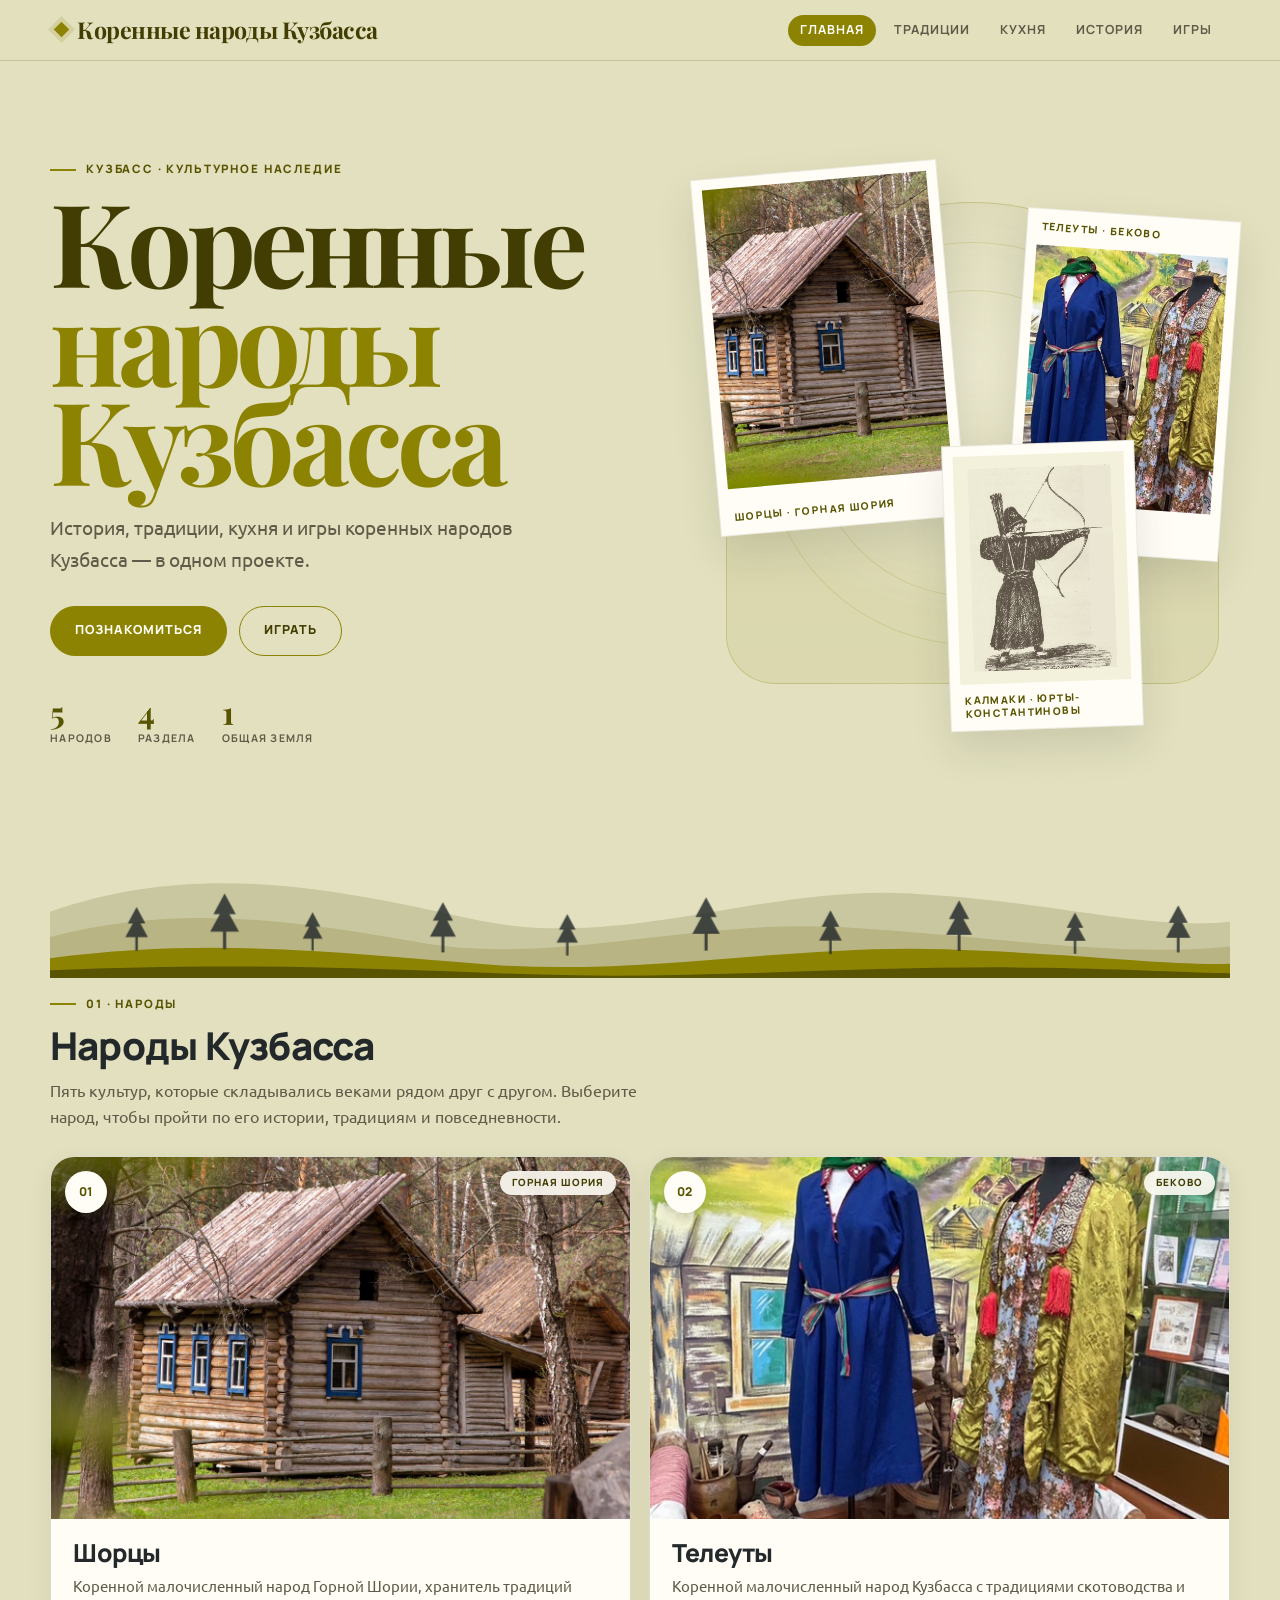
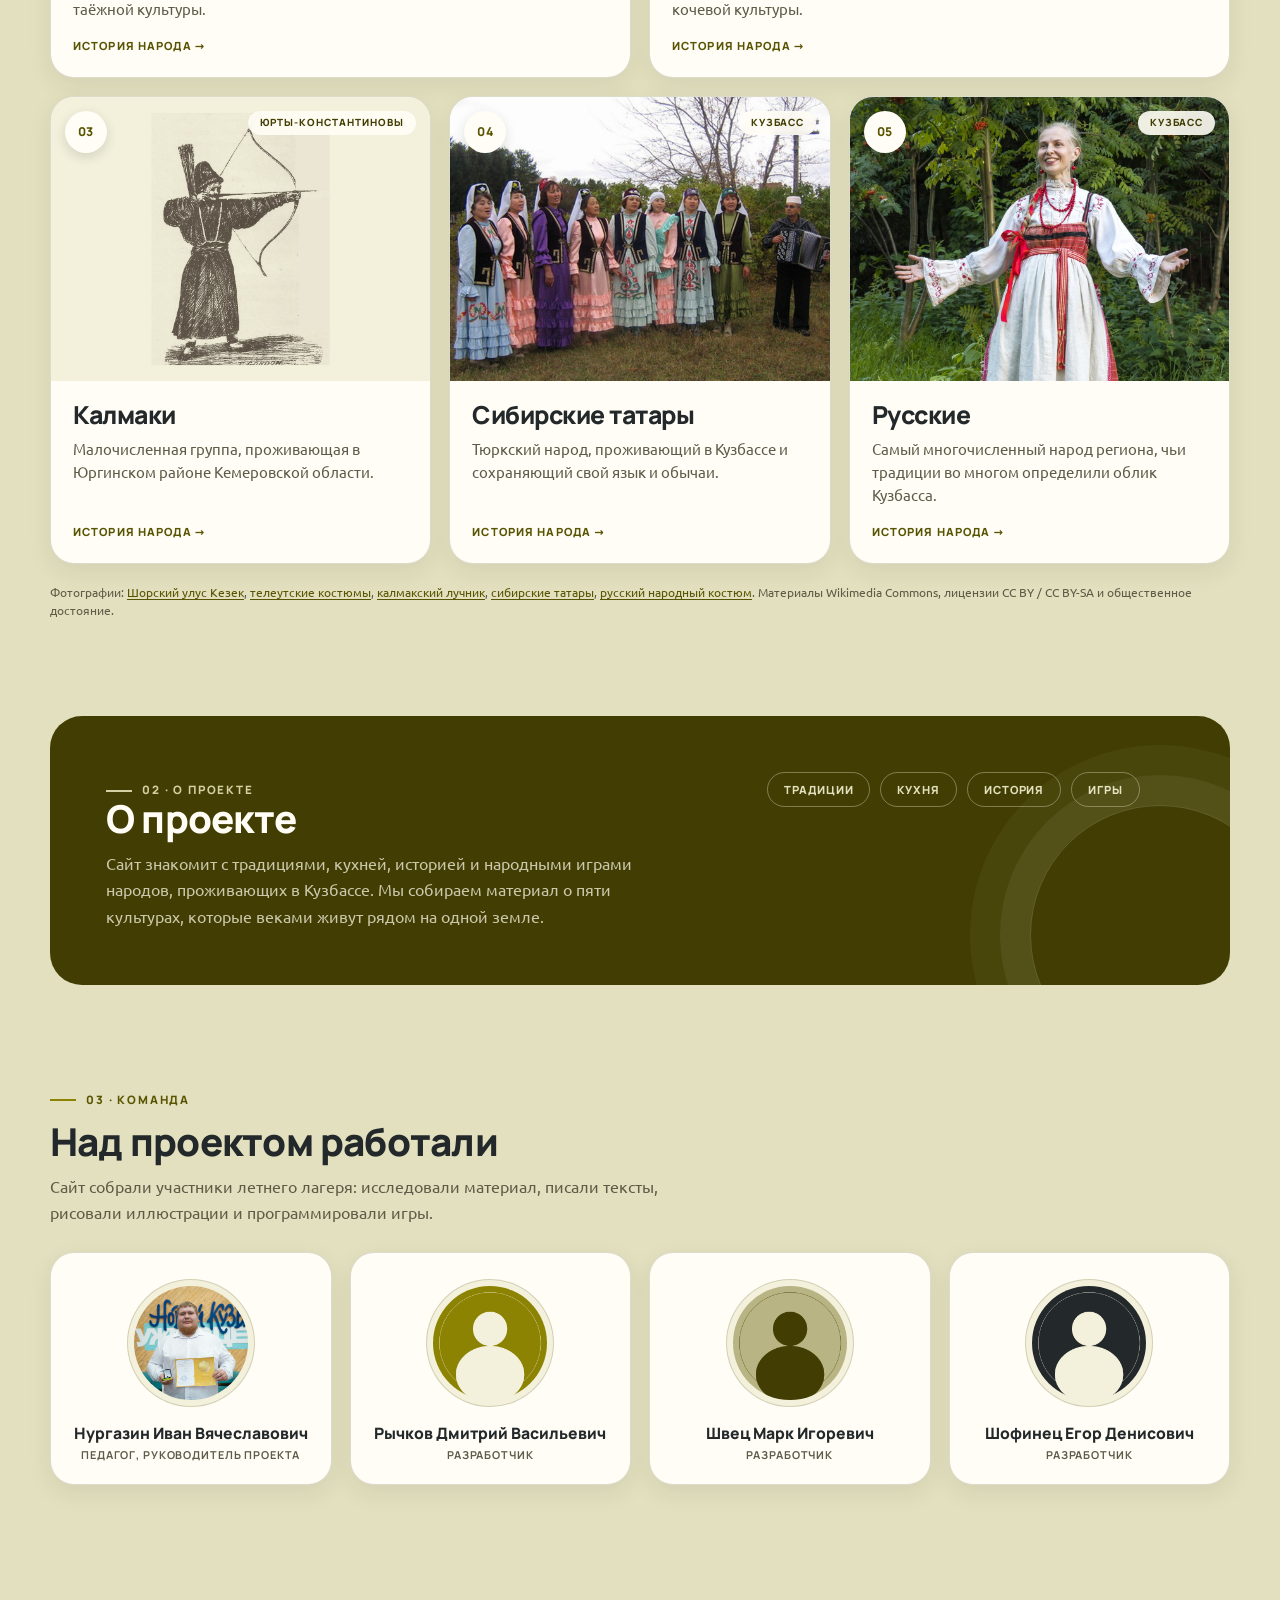
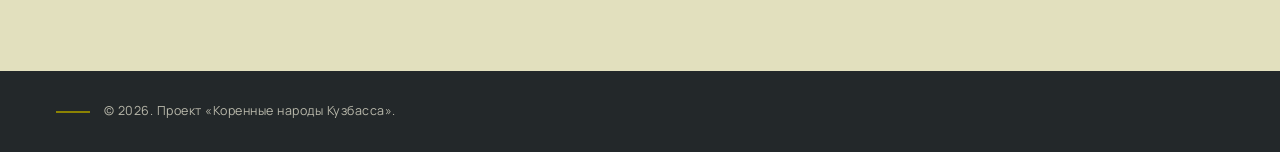
==== commit 73511adf: "Обновить название проекта, команду и фото руководителя" ====
--- a/index.html
+++ b/index.html
@@ -3,14 +3,14 @@
 <head>
   <meta charset="utf-8">
   <meta name="viewport" content="width=device-width, initial-scale=1">
-  <meta name="description" content="Народы России — культура, традиции, кухня, история и народные игры народов Кузбасса.">
-  <title>Народы России — Главная</title>
+  <meta name="description" content="Коренные народы Кузбасса — культура, традиции, кухня, история и народные игры.">
+  <title>Коренные народы Кузбасса — Главная</title>
   <link rel="stylesheet" href="css/fonts.css">
   <link rel="stylesheet" href="css/style.css">
 </head>
 <body class="home-page">
   <header class="site-header">
-    <a class="site-logo" href="index.html">Народы России</a>
+    <a class="site-logo" href="index.html">Коренные народы Кузбасса</a>
     <nav class="site-nav" aria-label="Основная навигация">
       <ul class="site-nav__list">
         <li><a class="site-nav__link" href="index.html" aria-current="page">Главная</a></li>
@@ -26,7 +26,7 @@
     <section class="hero" aria-labelledby="hero-title">
       <div class="hero__content">
         <p class="eyebrow">Кузбасс · культурное наследие</p>
-        <h1 class="hero__title" id="hero-title">Народы <span>России</span></h1>
+        <h1 class="hero__title" id="hero-title">Коренные <span>народы Кузбасса</span></h1>
         <p class="hero__text">История, традиции, кухня и игры коренных народов Кузбасса — в одном проекте.</p>
         <div class="hero__actions">
           <a class="button button--solid" href="#peoples">Познакомиться</a>
@@ -206,28 +206,28 @@
         </li>
         <li class="team__member">
           <figure class="team__photo">
-            <img src="images/team/dev-1.jpg" alt="Имя Фамилия" width="800" height="800" loading="lazy">
-          </figure>
-          <div class="team__body">
-            <p class="team__name">Имя Фамилия</p>
+            <img src="images/team/dev-1.jpg" alt="Рычков Дмитрий Васильевич" width="800" height="800" loading="lazy">
+          </figure>
+          <div class="team__body">
+            <p class="team__name">Рычков Дмитрий Васильевич</p>
             <p class="team__role">Разработчик</p>
           </div>
         </li>
         <li class="team__member">
           <figure class="team__photo">
-            <img src="images/team/dev-2.jpg" alt="Имя Фамилия" width="800" height="800" loading="lazy">
-          </figure>
-          <div class="team__body">
-            <p class="team__name">Имя Фамилия</p>
+            <img src="images/team/dev-2.jpg" alt="Швец Марк Игоревич" width="800" height="800" loading="lazy">
+          </figure>
+          <div class="team__body">
+            <p class="team__name">Швец Марк Игоревич</p>
             <p class="team__role">Разработчик</p>
           </div>
         </li>
         <li class="team__member">
           <figure class="team__photo">
-            <img src="images/team/dev-3.jpg" alt="Имя Фамилия" width="800" height="800" loading="lazy">
-          </figure>
-          <div class="team__body">
-            <p class="team__name">Имя Фамилия</p>
+            <img src="images/team/dev-3.jpg" alt="Шофинец Егор Денисович" width="800" height="800" loading="lazy">
+          </figure>
+          <div class="team__body">
+            <p class="team__name">Шофинец Егор Денисович</p>
             <p class="team__role">Разработчик</p>
           </div>
         </li>
@@ -236,7 +236,7 @@
   </main>
 
   <footer class="site-footer">
-    <p>© 2026. Проект «Народы России».</p>
+    <p>© 2026. Проект «Коренные народы Кузбасса».</p>
   </footer>
 </body>
 </html>
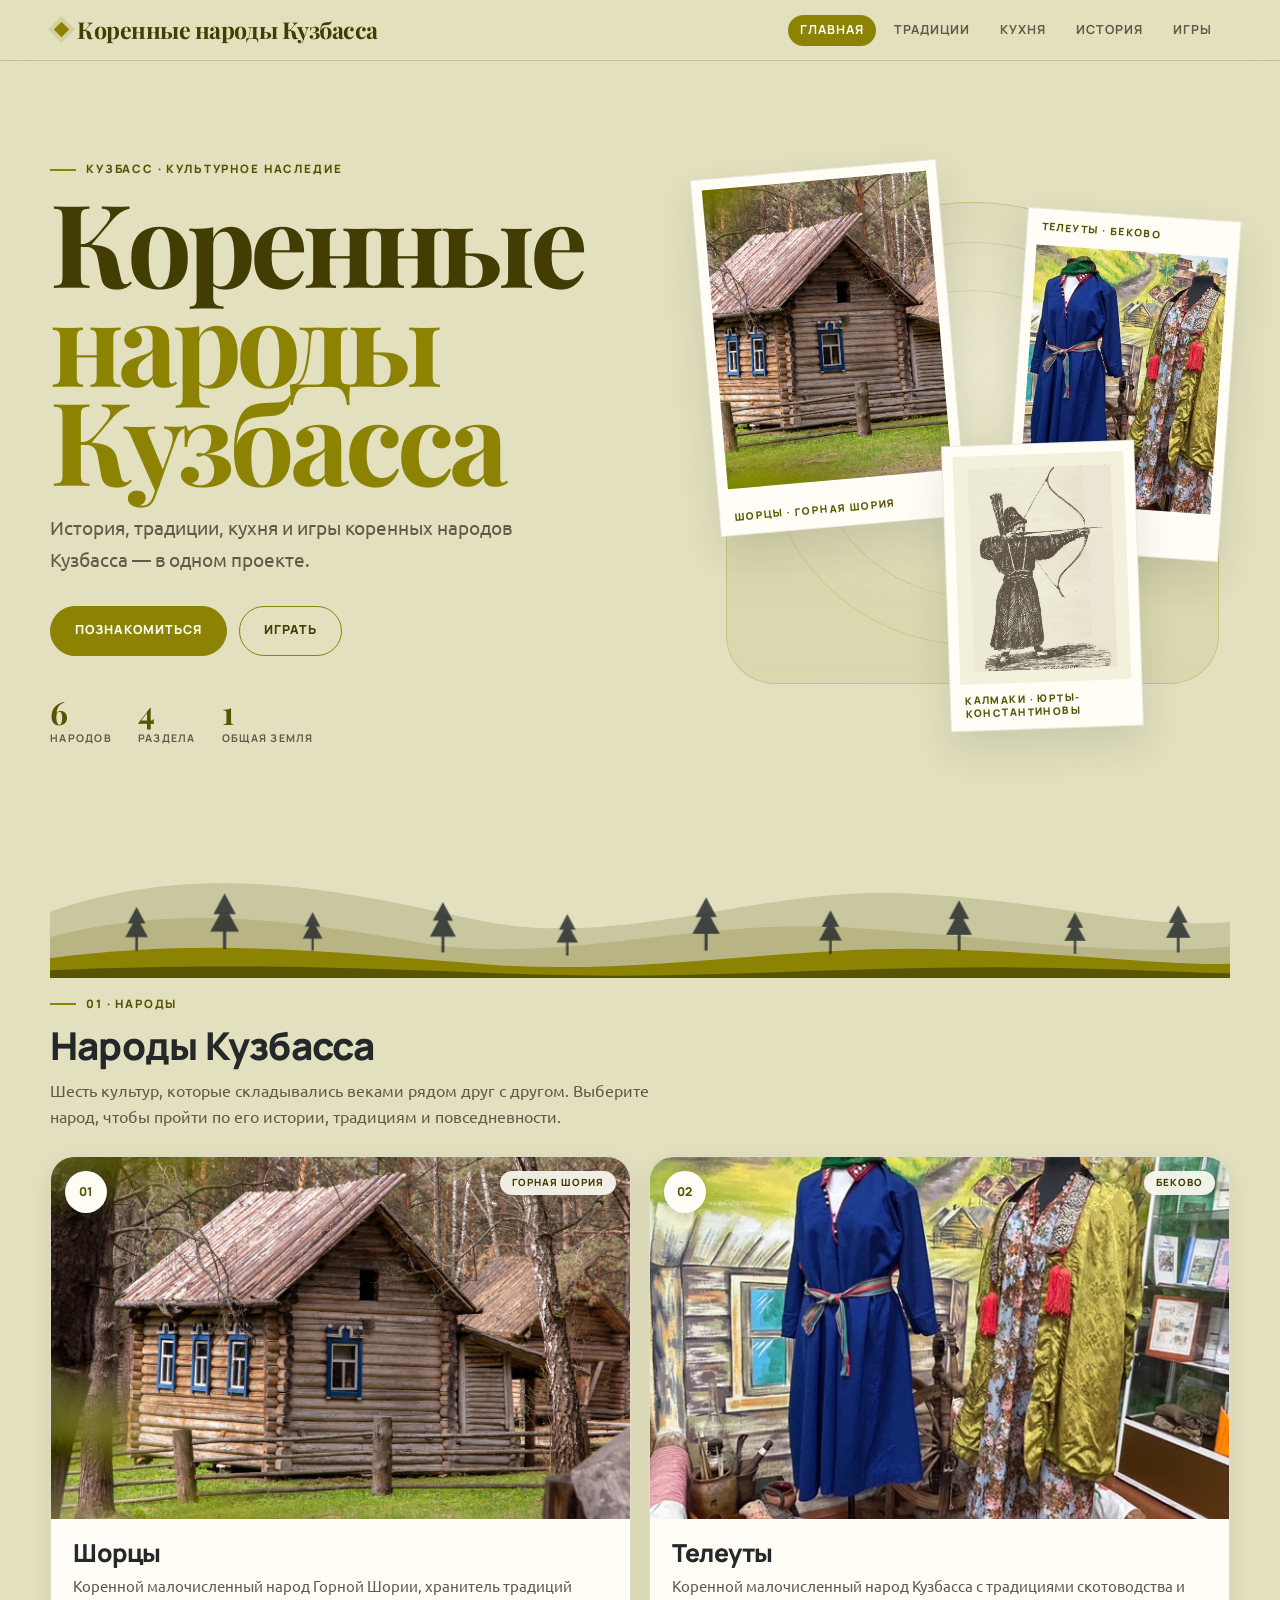
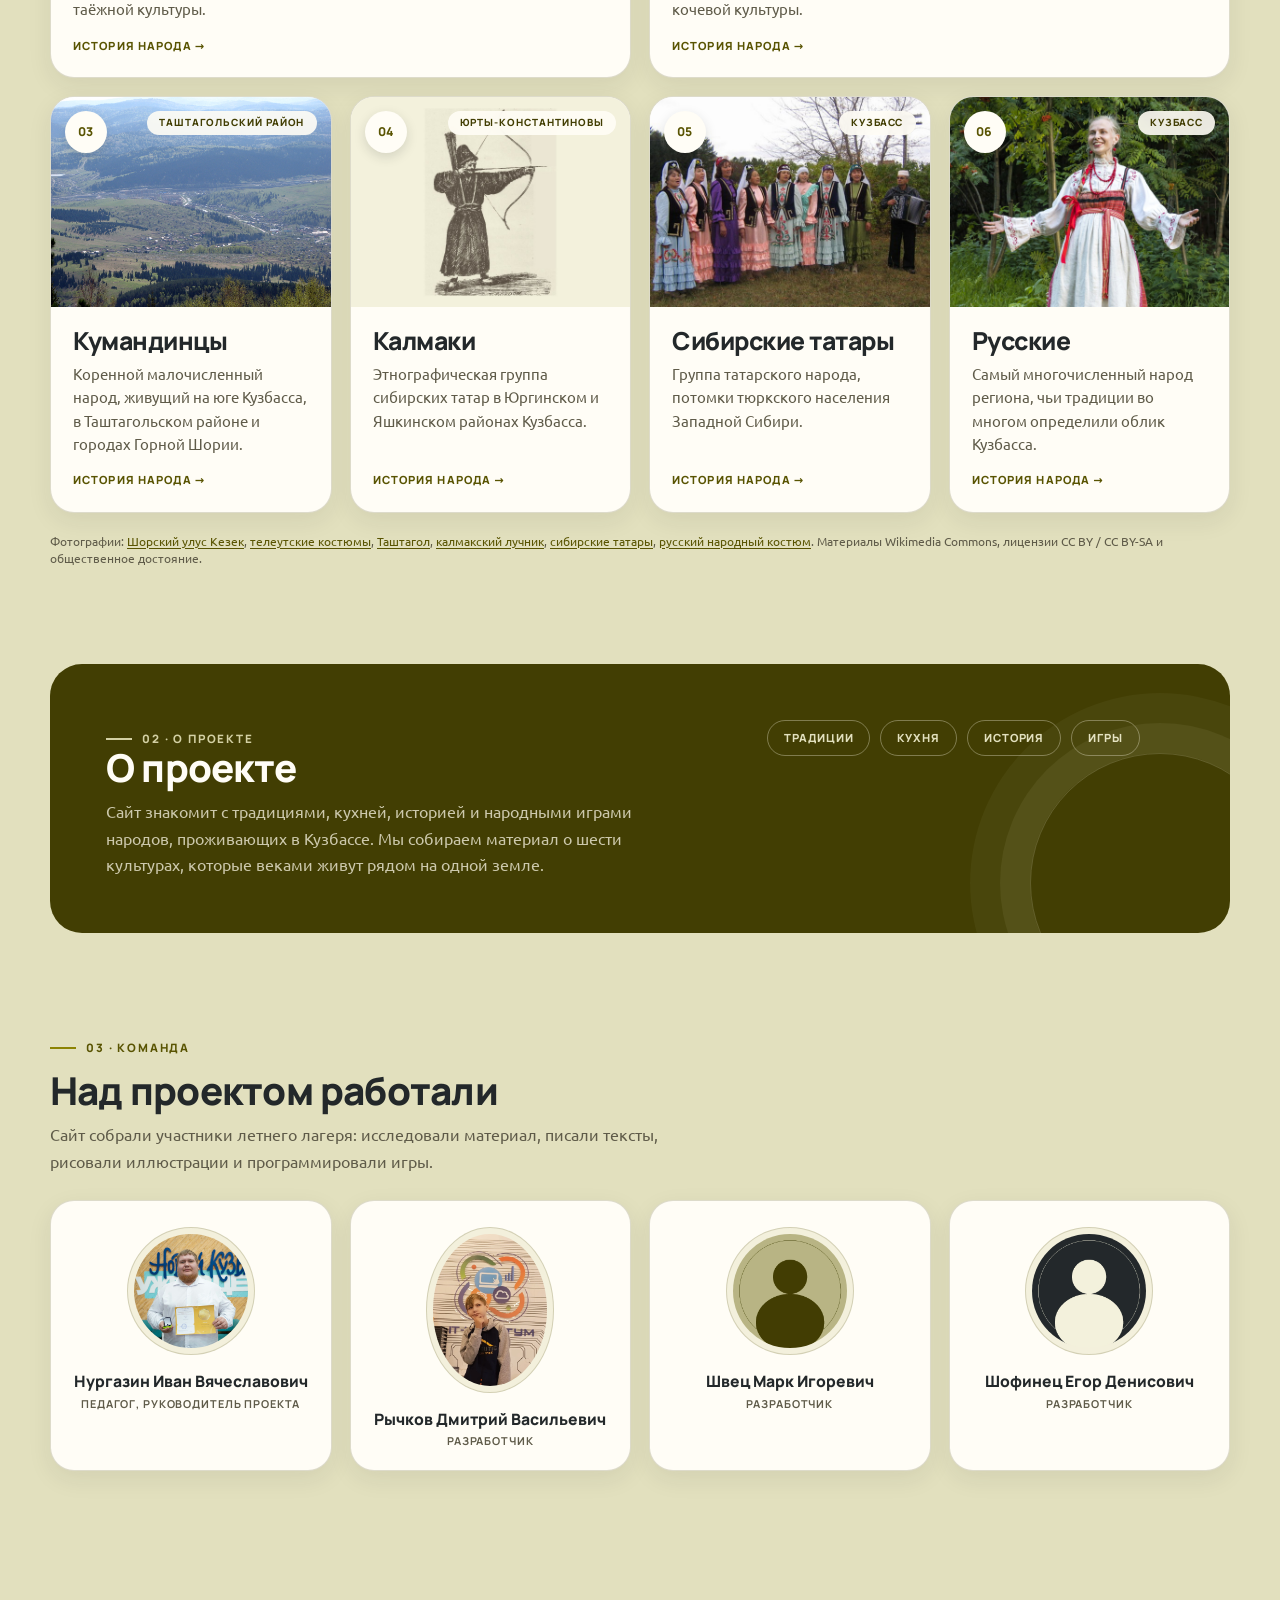
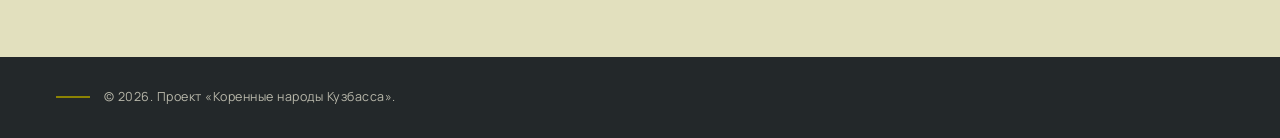
==== commit 941681fd: "Доработка сайта" ====
--- a/index.html
+++ b/index.html
@@ -1,242 +1,437 @@
-<!DOCTYPE html>
+<!doctype html>
 <html lang="ru">
-<head>
-  <meta charset="utf-8">
-  <meta name="viewport" content="width=device-width, initial-scale=1">
-  <meta name="description" content="Коренные народы Кузбасса — культура, традиции, кухня, история и народные игры.">
-  <title>Коренные народы Кузбасса — Главная</title>
-  <link rel="stylesheet" href="css/fonts.css">
-  <link rel="stylesheet" href="css/style.css">
-</head>
-<body class="home-page">
-  <header class="site-header">
-    <a class="site-logo" href="index.html">Коренные народы Кузбасса</a>
-    <nav class="site-nav" aria-label="Основная навигация">
-      <ul class="site-nav__list">
-        <li><a class="site-nav__link" href="index.html" aria-current="page">Главная</a></li>
-        <li><a class="site-nav__link" href="traditions.html">Традиции</a></li>
-        <li><a class="site-nav__link" href="cuisine.html">Кухня</a></li>
-        <li><a class="site-nav__link" href="history.html">История</a></li>
-        <li><a class="site-nav__link" href="games.html">Игры</a></li>
-      </ul>
-    </nav>
-  </header>
-
-  <main class="site-main">
-    <section class="hero" aria-labelledby="hero-title">
-      <div class="hero__content">
-        <p class="eyebrow">Кузбасс · культурное наследие</p>
-        <h1 class="hero__title" id="hero-title">Коренные <span>народы Кузбасса</span></h1>
-        <p class="hero__text">История, традиции, кухня и игры коренных народов Кузбасса — в одном проекте.</p>
-        <div class="hero__actions">
-          <a class="button button--solid" href="#peoples">Познакомиться</a>
-          <a class="button button--ghost" href="games.html">Играть</a>
+  <head>
+    <meta charset="utf-8" />
+    <meta name="viewport" content="width=device-width, initial-scale=1" />
+    <meta
+      name="description"
+      content="Коренные народы Кузбасса — культура, традиции, кухня, история и народные игры."
+    />
+    <title>Коренные народы Кузбасса — Главная</title>
+    <link rel="stylesheet" href="css/fonts.css" />
+    <link rel="stylesheet" href="css/style.css" />
+    <link rel="stylesheet" href="css/home.css" />
+  </head>
+  <body class="home-page">
+    <header class="site-header">
+      <a class="site-logo" href="index.html">Коренные народы Кузбасса</a>
+      <nav class="site-nav" aria-label="Основная навигация">
+        <ul class="site-nav__list">
+          <li>
+            <a class="site-nav__link" href="index.html" aria-current="page"
+              >Главная</a
+            >
+          </li>
+          <li><a class="site-nav__link" href="traditions.html">Традиции</a></li>
+          <li><a class="site-nav__link" href="cuisine.html">Кухня</a></li>
+          <li><a class="site-nav__link" href="history.html">История</a></li>
+          <li><a class="site-nav__link" href="games.html">Игры</a></li>
+        </ul>
+      </nav>
+    </header>
+
+    <main class="site-main">
+      <section class="hero" aria-labelledby="hero-title">
+        <div class="hero__content">
+          <p class="eyebrow">Кузбасс · культурное наследие</p>
+          <h1 class="hero__title" id="hero-title">
+            Коренные <span>народы Кузбасса</span>
+          </h1>
+          <p class="hero__text">
+            История, традиции, кухня и игры коренных народов Кузбасса — в одном
+            проекте.
+          </p>
+          <div class="hero__actions">
+            <a class="button button--solid" href="#peoples">Познакомиться</a>
+            <a class="button button--ghost" href="games.html">Играть</a>
+          </div>
+          <ul class="hero__facts">
+            <li><strong>6</strong><span>народов</span></li>
+            <li><strong>4</strong><span>раздела</span></li>
+            <li><strong>1</strong><span>общая земля</span></li>
+          </ul>
         </div>
-        <ul class="hero__facts">
-          <li><strong>5</strong><span>народов</span></li>
-          <li><strong>4</strong><span>раздела</span></li>
-          <li><strong>1</strong><span>общая земля</span></li>
+
+        <div class="hero__collage">
+          <div class="hero__halo" aria-hidden="true"></div>
+          <figure class="polaroid polaroid--1">
+            <img
+              src="images/people/shorsy.jpg"
+              alt="Шорцы"
+              width="1200"
+              height="900"
+            />
+            <figcaption>Шорцы · Горная Шория</figcaption>
+          </figure>
+          <figure class="polaroid polaroid--2">
+            <img
+              src="images/people/teleuty.jpg"
+              alt="Телеуты"
+              width="1200"
+              height="900"
+            />
+            <figcaption>Телеуты · Беково</figcaption>
+          </figure>
+          <figure class="polaroid polaroid--3">
+            <img
+              src="images/people/kalmaki.jpg"
+              alt="Калмаки"
+              width="1200"
+              height="900"
+            />
+            <figcaption>Калмаки · Юрты-Константиновы</figcaption>
+          </figure>
+        </div>
+
+        <svg
+          class="hero__landscape"
+          viewBox="0 0 1440 260"
+          preserveAspectRatio="xMidYMax slice"
+          aria-hidden="true"
+          focusable="false"
+        >
+          <defs>
+            <symbol id="pine" viewBox="0 0 40 70">
+              <path
+                d="M20 0 L34 26 H26 L38 48 H22 V70 H18 V48 H2 L14 26 H6 Z"
+              />
+            </symbol>
+          </defs>
+          <path
+            fill="#c9c79f"
+            d="M0 190 C180 120 340 150 520 190 C700 230 860 150 1040 160 C1220 170 1340 210 1440 190 L1440 260 L0 260 Z"
+          />
+          <path
+            fill="#b8b484"
+            d="M0 218 C160 170 300 190 460 218 C620 246 780 190 960 200 C1140 210 1300 240 1440 220 L1440 260 L0 260 Z"
+          />
+          <path
+            fill="#8c8303"
+            d="M0 240 C200 210 360 230 540 244 C720 258 900 220 1080 226 C1260 232 1360 248 1440 242 L1440 260 L0 260 Z"
+          />
+          <path
+            fill="#595402"
+            d="M0 252 C240 240 420 250 600 256 C800 262 1000 244 1200 248 C1320 250 1400 256 1440 254 L1440 260 L0 260 Z"
+          />
+          <g fill="#23282a" opacity=".82">
+            <use href="#pine" x="110" y="176" width="30" height="52" />
+            <use href="#pine" x="210" y="160" width="38" height="66" />
+            <use href="#pine" x="320" y="182" width="26" height="46" />
+            <use href="#pine" x="470" y="170" width="34" height="60" />
+            <use href="#pine" x="620" y="184" width="28" height="50" />
+            <use href="#pine" x="780" y="164" width="36" height="64" />
+            <use href="#pine" x="930" y="180" width="30" height="52" />
+            <use href="#pine" x="1080" y="168" width="34" height="60" />
+            <use href="#pine" x="1220" y="182" width="28" height="50" />
+            <use href="#pine" x="1340" y="174" width="32" height="56" />
+          </g>
+        </svg>
+      </section>
+
+      <section class="peoples" id="peoples" aria-labelledby="peoples-title">
+        <p class="eyebrow">01 · Народы</p>
+        <h2 class="section-title" id="peoples-title">Народы Кузбасса</h2>
+        <p class="section-intro">
+          Шесть культур, которые складывались веками рядом друг с другом.
+          Выберите народ, чтобы пройти по его истории, традициям и
+          повседневности.
+        </p>
+
+        <ul class="peoples__list">
+          <li class="people-card" id="shortsy">
+            <a class="people-card__link" href="history.html#shortsy">
+              <figure class="people-card__media">
+                <img
+                  src="images/people/shorsy.jpg"
+                  alt="Шорцы"
+                  width="1200"
+                  height="900"
+                  loading="lazy"
+                />
+                <span class="people-card__number" aria-hidden="true">01</span>
+                <span class="people-card__badge">Горная Шория</span>
+              </figure>
+              <div class="people-card__body">
+                <h3 class="people-card__title">Шорцы</h3>
+                <p class="people-card__text">
+                  Коренной малочисленный народ Горной Шории, хранитель традиций
+                  таёжной культуры.
+                </p>
+                <span class="people-card__more"
+                  >История народа <span aria-hidden="true">→</span></span
+                >
+              </div>
+            </a>
+          </li>
+
+          <li class="people-card" id="teleuty">
+            <a class="people-card__link" href="history.html#teleuty">
+              <figure class="people-card__media">
+                <img
+                  src="images/people/teleuty.jpg"
+                  alt="Телеуты"
+                  width="1200"
+                  height="900"
+                  loading="lazy"
+                />
+                <span class="people-card__number" aria-hidden="true">02</span>
+                <span class="people-card__badge">Беково</span>
+              </figure>
+              <div class="people-card__body">
+                <h3 class="people-card__title">Телеуты</h3>
+                <p class="people-card__text">
+                  Коренной малочисленный народ Кузбасса с традициями
+                  скотоводства и кочевой культуры.
+                </p>
+                <span class="people-card__more"
+                  >История народа <span aria-hidden="true">→</span></span
+                >
+              </div>
+            </a>
+          </li>
+
+          <li class="people-card" id="kumandintsy">
+            <a class="people-card__link" href="history.html#kumandintsy">
+              <figure class="people-card__media">
+                <img
+                  src="images/people/kumandintsy.jpg"
+                  alt="Таштагол — город, где живёт часть кумандинцев"
+                  width="1024"
+                  height="768"
+                  loading="lazy"
+                />
+                <span class="people-card__number" aria-hidden="true">03</span>
+                <span class="people-card__badge">Таштагольский район</span>
+              </figure>
+              <div class="people-card__body">
+                <h3 class="people-card__title">Кумандинцы</h3>
+                <p class="people-card__text">
+                  Коренной малочисленный народ, живущий на юге Кузбасса, в
+                  Таштагольском районе и городах Горной Шории.
+                </p>
+                <span class="people-card__more"
+                  >История народа <span aria-hidden="true">→</span></span
+                >
+              </div>
+            </a>
+          </li>
+
+          <li class="people-card" id="kalmaki">
+            <a class="people-card__link" href="history.html#kalmaki">
+              <figure class="people-card__media">
+                <img
+                  src="images/people/kalmaki.jpg"
+                  alt="Калмаки"
+                  width="1200"
+                  height="900"
+                  loading="lazy"
+                />
+                <span class="people-card__number" aria-hidden="true">04</span>
+                <span class="people-card__badge">Юрты-Константиновы</span>
+              </figure>
+              <div class="people-card__body">
+                <h3 class="people-card__title">Калмаки</h3>
+                <p class="people-card__text">
+                  Этнографическая группа сибирских татар в Юргинском и Яшкинском
+                  районах Кузбасса.
+                </p>
+                <span class="people-card__more"
+                  >История народа <span aria-hidden="true">→</span></span
+                >
+              </div>
+            </a>
+          </li>
+
+          <li class="people-card" id="sibirskie-tatary">
+            <a class="people-card__link" href="history.html#sibirskie-tatary">
+              <figure class="people-card__media">
+                <img
+                  src="images/people/sibirskie-tatary.jpg"
+                  alt="Сибирские татары"
+                  width="1200"
+                  height="900"
+                  loading="lazy"
+                />
+                <span class="people-card__number" aria-hidden="true">05</span>
+                <span class="people-card__badge">Кузбасс</span>
+              </figure>
+              <div class="people-card__body">
+                <h3 class="people-card__title">Сибирские татары</h3>
+                <p class="people-card__text">
+                  Группа татарского народа, потомки тюркского населения Западной
+                  Сибири.
+                </p>
+                <span class="people-card__more"
+                  >История народа <span aria-hidden="true">→</span></span
+                >
+              </div>
+            </a>
+          </li>
+
+          <li class="people-card" id="russkie">
+            <a class="people-card__link" href="history.html#russkie">
+              <figure class="people-card__media">
+                <img
+                  src="images/people/russkie.jpg"
+                  alt="Русские"
+                  width="1200"
+                  height="900"
+                  loading="lazy"
+                />
+                <span class="people-card__number" aria-hidden="true">06</span>
+                <span class="people-card__badge">Кузбасс</span>
+              </figure>
+              <div class="people-card__body">
+                <h3 class="people-card__title">Русские</h3>
+                <p class="people-card__text">
+                  Самый многочисленный народ региона, чьи традиции во многом
+                  определили облик Кузбасса.
+                </p>
+                <span class="people-card__more"
+                  >История народа <span aria-hidden="true">→</span></span
+                >
+              </div>
+            </a>
+          </li>
         </ul>
-      </div>
-
-      <div class="hero__collage">
-        <div class="hero__halo" aria-hidden="true"></div>
-        <figure class="polaroid polaroid--1">
-          <img src="images/people/shorsy.jpg" alt="Шорцы" width="1200" height="900">
-          <figcaption>Шорцы · Горная Шория</figcaption>
-        </figure>
-        <figure class="polaroid polaroid--2">
-          <img src="images/people/teleuty.jpg" alt="Телеуты" width="1200" height="900">
-          <figcaption>Телеуты · Беково</figcaption>
-        </figure>
-        <figure class="polaroid polaroid--3">
-          <img src="images/people/kalmaki.jpg" alt="Калмаки" width="1200" height="900">
-          <figcaption>Калмаки · Юрты-Константиновы</figcaption>
-        </figure>
-      </div>
-
-      <svg class="hero__landscape" viewBox="0 0 1440 260" preserveAspectRatio="xMidYMax slice" aria-hidden="true" focusable="false">
-        <defs>
-          <symbol id="pine" viewBox="0 0 40 70">
-            <path d="M20 0 L34 26 H26 L38 48 H22 V70 H18 V48 H2 L14 26 H6 Z"/>
-          </symbol>
-        </defs>
-        <path fill="#c9c79f" d="M0 190 C180 120 340 150 520 190 C700 230 860 150 1040 160 C1220 170 1340 210 1440 190 L1440 260 L0 260 Z"/>
-        <path fill="#b8b484" d="M0 218 C160 170 300 190 460 218 C620 246 780 190 960 200 C1140 210 1300 240 1440 220 L1440 260 L0 260 Z"/>
-        <path fill="#8c8303" d="M0 240 C200 210 360 230 540 244 C720 258 900 220 1080 226 C1260 232 1360 248 1440 242 L1440 260 L0 260 Z"/>
-        <path fill="#595402" d="M0 252 C240 240 420 250 600 256 C800 262 1000 244 1200 248 C1320 250 1400 256 1440 254 L1440 260 L0 260 Z"/>
-        <g fill="#23282a" opacity=".82">
-          <use href="#pine" x="110" y="176" width="30" height="52"/>
-          <use href="#pine" x="210" y="160" width="38" height="66"/>
-          <use href="#pine" x="320" y="182" width="26" height="46"/>
-          <use href="#pine" x="470" y="170" width="34" height="60"/>
-          <use href="#pine" x="620" y="184" width="28" height="50"/>
-          <use href="#pine" x="780" y="164" width="36" height="64"/>
-          <use href="#pine" x="930" y="180" width="30" height="52"/>
-          <use href="#pine" x="1080" y="168" width="34" height="60"/>
-          <use href="#pine" x="1220" y="182" width="28" height="50"/>
-          <use href="#pine" x="1340" y="174" width="32" height="56"/>
-        </g>
-      </svg>
-    </section>
-
-    <section class="peoples" id="peoples" aria-labelledby="peoples-title">
-      <p class="eyebrow">01 · Народы</p>
-      <h2 class="section-title" id="peoples-title">Народы Кузбасса</h2>
-      <p class="section-intro">Пять культур, которые складывались веками рядом друг с другом. Выберите народ, чтобы пройти по его истории, традициям и повседневности.</p>
-
-      <ul class="peoples__list">
-        <li class="people-card" id="shortsy">
-          <a class="people-card__link" href="history.html#shortsy">
-            <figure class="people-card__media">
-              <img src="images/people/shorsy.jpg" alt="Шорцы" width="1200" height="900" loading="lazy">
-              <span class="people-card__number" aria-hidden="true">01</span>
-              <span class="people-card__badge">Горная Шория</span>
+
+        <p class="peoples__credits">
+          Фотографии:
+          <a
+            href="https://commons.wikimedia.org/wiki/File:%D0%90%D1%80%D1%85%D0%B8%D1%82%D0%B5%D0%BA%D1%82%D1%83%D1%80%D0%BD%D0%BE-%D1%8D%D1%82%D0%BD%D0%BE%D0%B3%D1%80%D0%B0%D1%84%D0%B8%D1%87%D0%B5%D1%81%D0%BA%D0%B8%D0%B9_%D0%BA%D0%BE%D0%BC%D0%BF%D0%BB%D0%B5%D0%BA%D1%81_%C2%AB%D0%A8%D0%BE%D1%80%D1%81%D0%BA%D0%B8%D0%B9_%D1%83%D0%BB%D1%83%D1%81_%D0%9A%D0%B5%D0%B7%D0%B5%D0%BA%C2%BB.jpg"
+            target="_blank"
+            rel="noopener"
+            >Шорский улус Кезек</a
+          >,
+          <a
+            href="https://commons.wikimedia.org/wiki/File:%D0%9D%D0%B0%D1%86%D0%B8%D0%BE%D0%BD%D0%B0%D0%BB%D1%8C%D0%BD%D1%8B%D0%B5_%D0%BA%D0%BE%D1%81%D1%82%D1%8E%D0%BC%D1%8B_%D1%82%D0%B5%D0%BB%D0%B5%D1%83%D1%82%D0%BE%D0%B2.jpg"
+            target="_blank"
+            rel="noopener"
+            >телеутские костюмы</a
+          >,
+          <a
+            href="https://commons.wikimedia.org/wiki/File:Tashtagol_-_view_on_Ust-Shalym_microdistrict_from_tv-tower.jpg"
+            target="_blank"
+            rel="noopener"
+            >Таштагол</a
+          >,
+          <a
+            href="https://commons.wikimedia.org/wiki/File:Kalmak_archer.jpg"
+            target="_blank"
+            rel="noopener"
+            >калмакский лучник</a
+          >,
+          <a
+            href="https://commons.wikimedia.org/wiki/File:Siberian_Tatars.jpg"
+            target="_blank"
+            rel="noopener"
+            >сибирские татары</a
+          >,
+          <a
+            href="https://commons.wikimedia.org/wiki/File:%D0%A0%D1%83%D1%81%D1%81%D0%BA%D0%B8%D0%B9_%D0%BD%D0%B0%D1%80%D0%BE%D0%B4%D0%BD%D1%8B%D0%B9_%D0%BA%D0%BE%D1%81%D1%82%D1%8E%D0%BC,_%D1%83%D1%87%D0%B0%D1%81%D1%82%D0%BD%D0%B8%D1%86%D0%B0_%D0%B0%D0%BD%D1%81%D0%B0%D0%BC%D0%B1%D0%BB%D1%8F_%22%D0%92%D0%B5%D1%80%D0%B5%D1%81%D0%B5%D0%BD%D1%8C%22.jpg"
+            target="_blank"
+            rel="noopener"
+            >русский народный костюм</a
+          >. Материалы Wikimedia Commons, лицензии CC BY / CC BY-SA и
+          общественное достояние.
+        </p>
+      </section>
+
+      <section class="about" aria-labelledby="about-title">
+        <div class="about__panel">
+          <div>
+            <p class="eyebrow">02 · О проекте</p>
+            <h2 class="section-title" id="about-title">О проекте</h2>
+            <p>
+              Сайт знакомит с традициями, кухней, историей и народными играми
+              народов, проживающих в Кузбассе. Мы собираем материал о шести
+              культурах, которые веками живут рядом на одной земле.
+            </p>
+          </div>
+          <div class="about__links" aria-label="Разделы сайта">
+            <a href="traditions.html">Традиции</a>
+            <a href="cuisine.html">Кухня</a>
+            <a href="history.html">История</a>
+            <a href="games.html">Игры</a>
+          </div>
+        </div>
+      </section>
+
+      <section class="team" aria-labelledby="team-title">
+        <p class="eyebrow">03 · Команда</p>
+        <h2 class="section-title" id="team-title">Над проектом работали</h2>
+        <p class="section-intro">
+          Сайт собрали участники летнего лагеря: исследовали материал, писали
+          тексты, рисовали иллюстрации и программировали игры.
+        </p>
+
+        <ul class="team__list">
+          <li class="team__member">
+            <figure class="team__photo">
+              <img
+                src="images/team/nurgazin.jpg"
+                alt="Нургазин Иван Вячеславович"
+                width="800"
+                height="800"
+                loading="lazy"
+              />
             </figure>
-            <div class="people-card__body">
-              <h3 class="people-card__title">Шорцы</h3>
-              <p class="people-card__text">Коренной малочисленный народ Горной Шории, хранитель традиций таёжной культуры.</p>
-              <span class="people-card__more">История народа <span aria-hidden="true">→</span></span>
+            <div class="team__body">
+              <p class="team__name">Нургазин Иван Вячеславович</p>
+              <p class="team__role">Педагог, руководитель проекта</p>
             </div>
-          </a>
-        </li>
-
-        <li class="people-card" id="teleuty">
-          <a class="people-card__link" href="history.html#teleuty">
-            <figure class="people-card__media">
-              <img src="images/people/teleuty.jpg" alt="Телеуты" width="1200" height="900" loading="lazy">
-              <span class="people-card__number" aria-hidden="true">02</span>
-              <span class="people-card__badge">Беково</span>
+          </li>
+          <li class="team__member">
+            <figure class="team__photo">
+              <img
+                src="images/team/dev-1.png"
+                alt="Рычков Дмитрий Васильевич"
+                width="800"
+                height="800"
+                loading="lazy"
+              />
             </figure>
-            <div class="people-card__body">
-              <h3 class="people-card__title">Телеуты</h3>
-              <p class="people-card__text">Коренной малочисленный народ Кузбасса с традициями скотоводства и кочевой культуры.</p>
-              <span class="people-card__more">История народа <span aria-hidden="true">→</span></span>
+            <div class="team__body">
+              <p class="team__name">Рычков Дмитрий Васильевич</p>
+              <p class="team__role">Разработчик</p>
             </div>
-          </a>
-        </li>
-
-        <li class="people-card" id="kalmaki">
-          <a class="people-card__link" href="history.html#kalmaki">
-            <figure class="people-card__media">
-              <img src="images/people/kalmaki.jpg" alt="Калмаки" width="1200" height="900" loading="lazy">
-              <span class="people-card__number" aria-hidden="true">03</span>
-              <span class="people-card__badge">Юрты-Константиновы</span>
+          </li>
+          <li class="team__member">
+            <figure class="team__photo">
+              <img
+                src="images/team/dev-2.jpg"
+                alt="Швец Марк Игоревич"
+                width="800"
+                height="800"
+                loading="lazy"
+              />
             </figure>
-            <div class="people-card__body">
-              <h3 class="people-card__title">Калмаки</h3>
-              <p class="people-card__text">Малочисленная группа, проживающая в Юргинском районе Кемеровской области.</p>
-              <span class="people-card__more">История народа <span aria-hidden="true">→</span></span>
+            <div class="team__body">
+              <p class="team__name">Швец Марк Игоревич</p>
+              <p class="team__role">Разработчик</p>
             </div>
-          </a>
-        </li>
-
-        <li class="people-card" id="sibirskie-tatary">
-          <a class="people-card__link" href="history.html#sibirskie-tatary">
-            <figure class="people-card__media">
-              <img src="images/people/sibirskie-tatary.jpg" alt="Сибирские татары" width="1200" height="900" loading="lazy">
-              <span class="people-card__number" aria-hidden="true">04</span>
-              <span class="people-card__badge">Кузбасс</span>
+          </li>
+          <li class="team__member">
+            <figure class="team__photo">
+              <img
+                src="images/team/dev-3.jpg"
+                alt="Шофинец Егор Денисович"
+                width="800"
+                height="800"
+                loading="lazy"
+              />
             </figure>
-            <div class="people-card__body">
-              <h3 class="people-card__title">Сибирские татары</h3>
-              <p class="people-card__text">Тюркский народ, проживающий в Кузбассе и сохраняющий свой язык и обычаи.</p>
-              <span class="people-card__more">История народа <span aria-hidden="true">→</span></span>
+            <div class="team__body">
+              <p class="team__name">Шофинец Егор Денисович</p>
+              <p class="team__role">Разработчик</p>
             </div>
-          </a>
-        </li>
-
-        <li class="people-card" id="russkie">
-          <a class="people-card__link" href="history.html#russkie">
-            <figure class="people-card__media">
-              <img src="images/people/russkie.jpg" alt="Русские" width="1200" height="900" loading="lazy">
-              <span class="people-card__number" aria-hidden="true">05</span>
-              <span class="people-card__badge">Кузбасс</span>
-            </figure>
-            <div class="people-card__body">
-              <h3 class="people-card__title">Русские</h3>
-              <p class="people-card__text">Самый многочисленный народ региона, чьи традиции во многом определили облик Кузбасса.</p>
-              <span class="people-card__more">История народа <span aria-hidden="true">→</span></span>
-            </div>
-          </a>
-        </li>
-      </ul>
-
-      <p class="peoples__credits">
-        Фотографии:
-        <a href="https://commons.wikimedia.org/wiki/File:%D0%90%D1%80%D1%85%D0%B8%D1%82%D0%B5%D0%BA%D1%82%D1%83%D1%80%D0%BD%D0%BE-%D1%8D%D1%82%D0%BD%D0%BE%D0%B3%D1%80%D0%B0%D1%84%D0%B8%D1%87%D0%B5%D1%81%D0%BA%D0%B8%D0%B9_%D0%BA%D0%BE%D0%BC%D0%BF%D0%BB%D0%B5%D0%BA%D1%81_%C2%AB%D0%A8%D0%BE%D1%80%D1%81%D0%BA%D0%B8%D0%B9_%D1%83%D0%BB%D1%83%D1%81_%D0%9A%D0%B5%D0%B7%D0%B5%D0%BA%C2%BB.jpg" target="_blank" rel="noopener">Шорский улус Кезек</a>,
-        <a href="https://commons.wikimedia.org/wiki/File:%D0%9D%D0%B0%D1%86%D0%B8%D0%BE%D0%BD%D0%B0%D0%BB%D1%8C%D0%BD%D1%8B%D0%B5_%D0%BA%D0%BE%D1%81%D1%82%D1%8E%D0%BC%D1%8B_%D1%82%D0%B5%D0%BB%D0%B5%D1%83%D1%82%D0%BE%D0%B2.jpg" target="_blank" rel="noopener">телеутские костюмы</a>,
-        <a href="https://commons.wikimedia.org/wiki/File:Kalmak_archer.jpg" target="_blank" rel="noopener">калмакский лучник</a>,
-        <a href="https://commons.wikimedia.org/wiki/File:Siberian_Tatars.jpg" target="_blank" rel="noopener">сибирские татары</a>,
-        <a href="https://commons.wikimedia.org/wiki/File:%D0%A0%D1%83%D1%81%D1%81%D0%BA%D0%B8%D0%B9_%D0%BD%D0%B0%D1%80%D0%BE%D0%B4%D0%BD%D1%8B%D0%B9_%D0%BA%D0%BE%D1%81%D1%82%D1%8E%D0%BC,_%D1%83%D1%87%D0%B0%D1%81%D1%82%D0%BD%D0%B8%D1%86%D0%B0_%D0%B0%D0%BD%D1%81%D0%B0%D0%BC%D0%B1%D0%BB%D1%8F_%22%D0%92%D0%B5%D1%80%D0%B5%D1%81%D0%B5%D0%BD%D1%8C%22.jpg" target="_blank" rel="noopener">русский народный костюм</a>.
-        Материалы Wikimedia Commons, лицензии CC BY / CC BY-SA и общественное достояние.
-      </p>
-    </section>
-
-    <section class="about" aria-labelledby="about-title">
-      <div class="about__panel">
-        <div>
-          <p class="eyebrow">02 · О проекте</p>
-          <h2 class="section-title" id="about-title">О проекте</h2>
-          <p>Сайт знакомит с традициями, кухней, историей и народными играми народов, проживающих в Кузбассе. Мы собираем материал о пяти культурах, которые веками живут рядом на одной земле.</p>
-        </div>
-        <div class="about__links" aria-label="Разделы сайта">
-          <a href="traditions.html">Традиции</a>
-          <a href="cuisine.html">Кухня</a>
-          <a href="history.html">История</a>
-          <a href="games.html">Игры</a>
-        </div>
-      </div>
-    </section>
-
-    <section class="team" aria-labelledby="team-title">
-      <p class="eyebrow">03 · Команда</p>
-      <h2 class="section-title" id="team-title">Над проектом работали</h2>
-      <p class="section-intro">Сайт собрали участники летнего лагеря: исследовали материал, писали тексты, рисовали иллюстрации и программировали игры.</p>
-
-      <ul class="team__list">
-        <li class="team__member">
-          <figure class="team__photo">
-            <img src="images/team/nurgazin.jpg" alt="Нургазин Иван Вячеславович" width="800" height="800" loading="lazy">
-          </figure>
-          <div class="team__body">
-            <p class="team__name">Нургазин Иван Вячеславович</p>
-            <p class="team__role">Педагог, руководитель проекта</p>
-          </div>
-        </li>
-        <li class="team__member">
-          <figure class="team__photo">
-            <img src="images/team/dev-1.jpg" alt="Рычков Дмитрий Васильевич" width="800" height="800" loading="lazy">
-          </figure>
-          <div class="team__body">
-            <p class="team__name">Рычков Дмитрий Васильевич</p>
-            <p class="team__role">Разработчик</p>
-          </div>
-        </li>
-        <li class="team__member">
-          <figure class="team__photo">
-            <img src="images/team/dev-2.jpg" alt="Швец Марк Игоревич" width="800" height="800" loading="lazy">
-          </figure>
-          <div class="team__body">
-            <p class="team__name">Швец Марк Игоревич</p>
-            <p class="team__role">Разработчик</p>
-          </div>
-        </li>
-        <li class="team__member">
-          <figure class="team__photo">
-            <img src="images/team/dev-3.jpg" alt="Шофинец Егор Денисович" width="800" height="800" loading="lazy">
-          </figure>
-          <div class="team__body">
-            <p class="team__name">Шофинец Егор Денисович</p>
-            <p class="team__role">Разработчик</p>
-          </div>
-        </li>
-      </ul>
-    </section>
-  </main>
-
-  <footer class="site-footer">
-    <p>© 2026. Проект «Коренные народы Кузбасса».</p>
-  </footer>
-</body>
+          </li>
+        </ul>
+      </section>
+    </main>
+
+    <footer class="site-footer">
+      <p>© 2026. Проект «Коренные народы Кузбасса».</p>
+    </footer>
+  </body>
 </html>
--- a/css/home.css
+++ b/css/home.css
@@ -0,0 +1,19 @@
+/* ==========================================================================
+   home.css — главная страница: шесть карточек народов.
+   Две карточки крупные, четыре — поменьше, в два ровных ряда.
+   Общий файл css/style.css не затрагивается.
+   ========================================================================== */
+
+@media (min-width: 901px) {
+  .peoples__list {
+    grid-template-columns: repeat(12, minmax(0, 1fr));
+  }
+
+  .people-card {
+    grid-column: span 3;
+  }
+
+  .people-card:nth-child(-n + 2) {
+    grid-column: span 6;
+  }
+}
